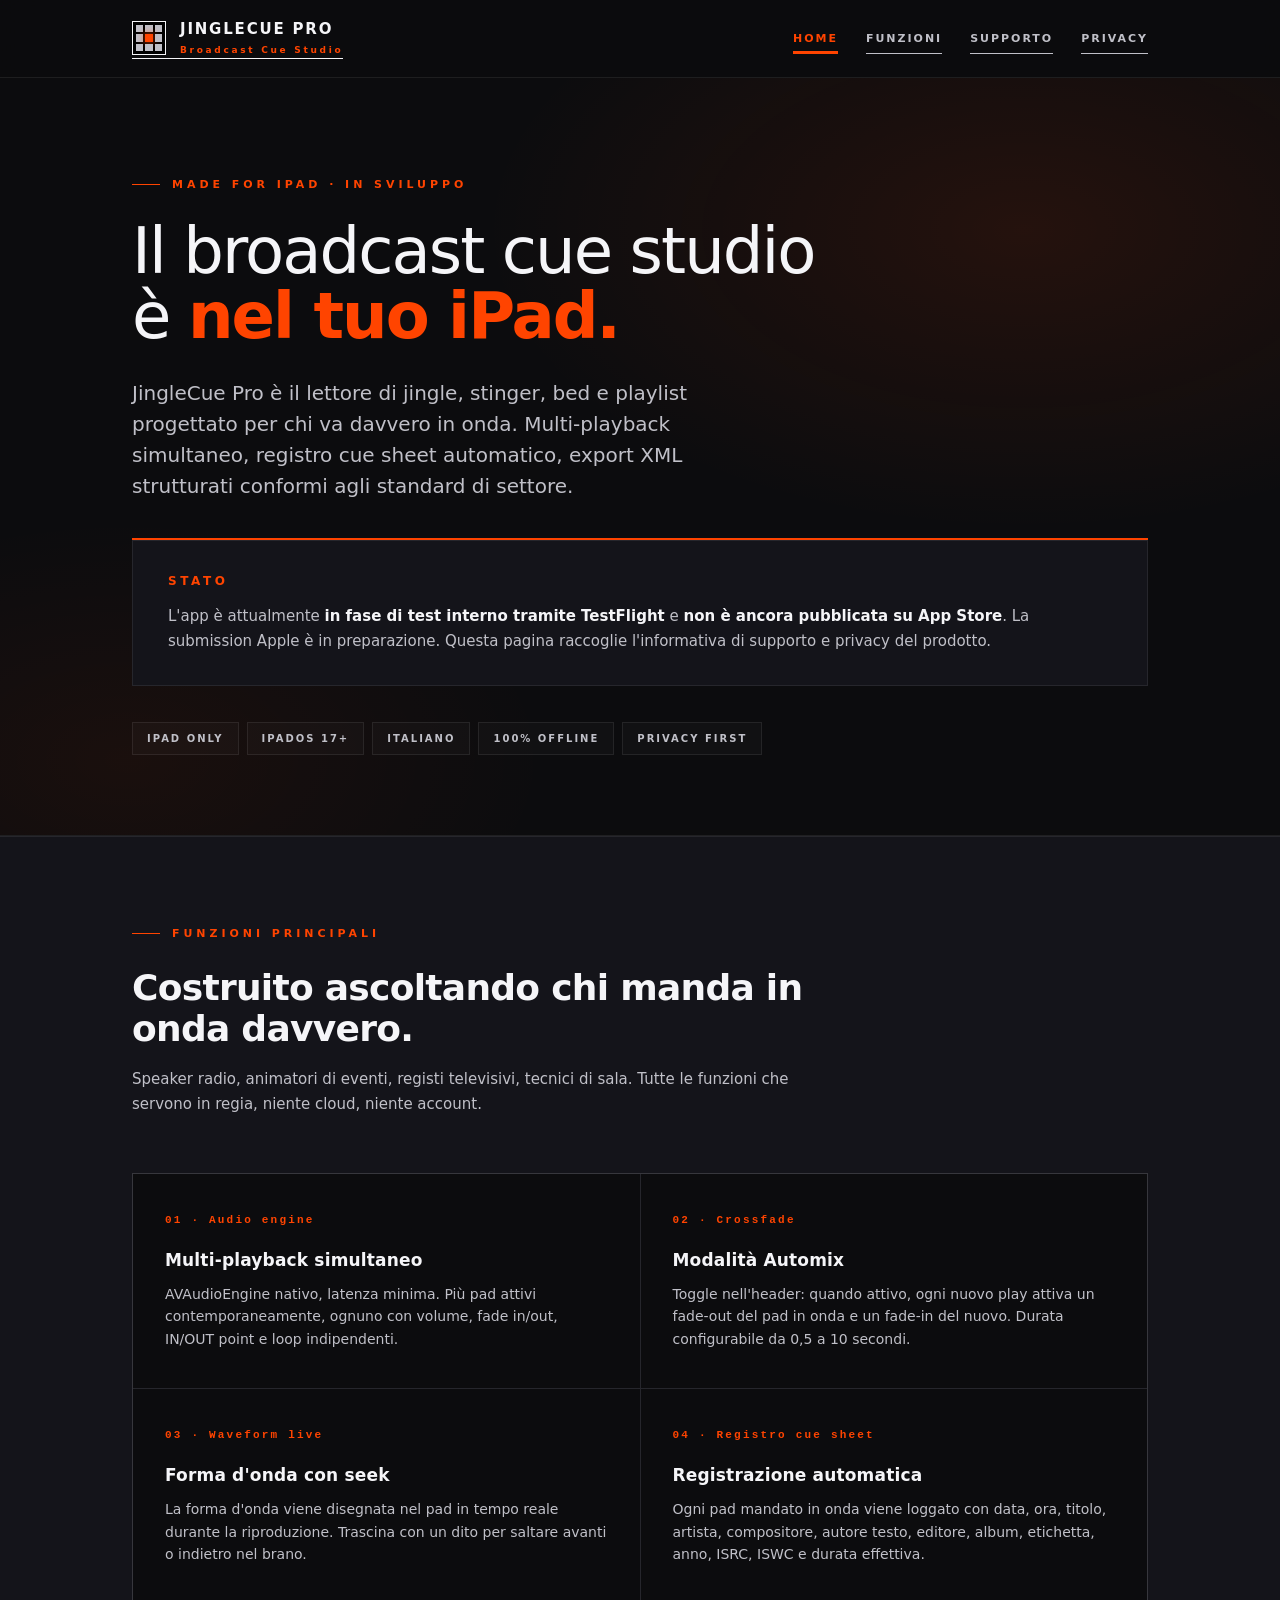
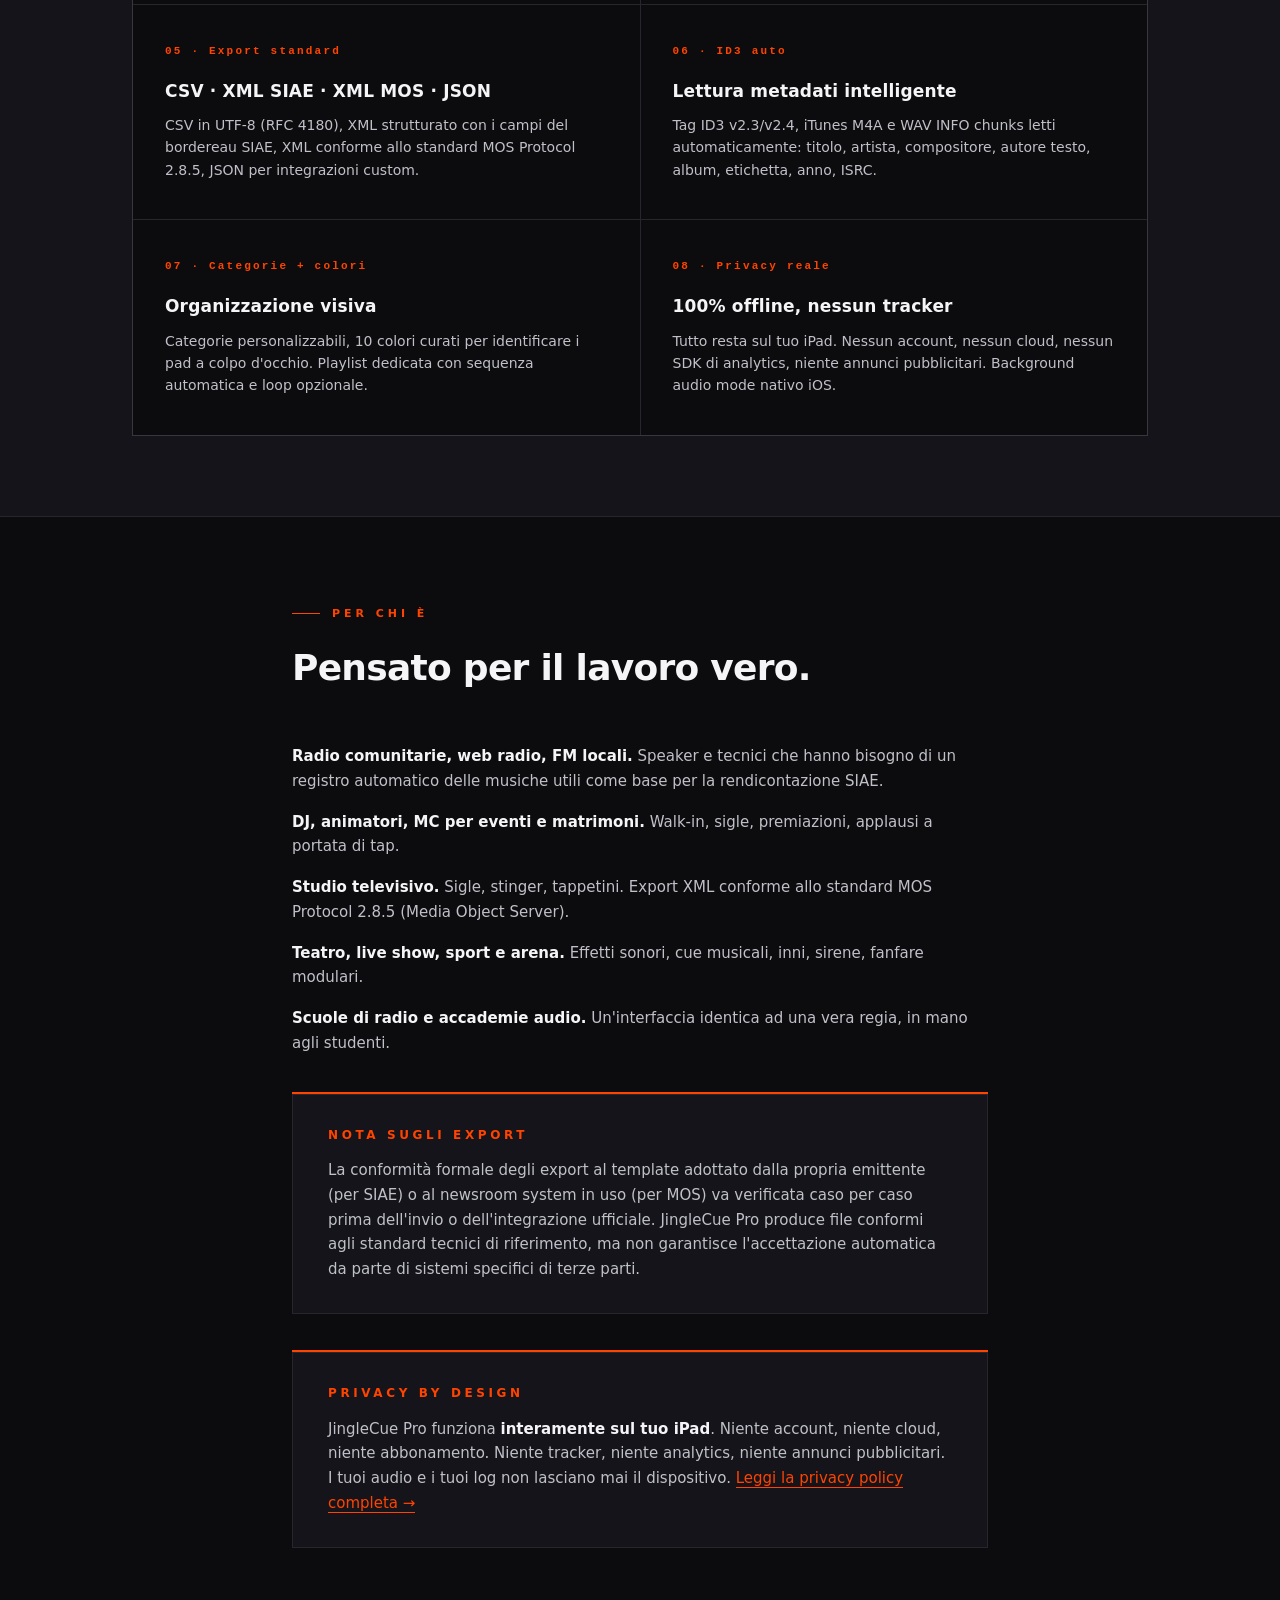
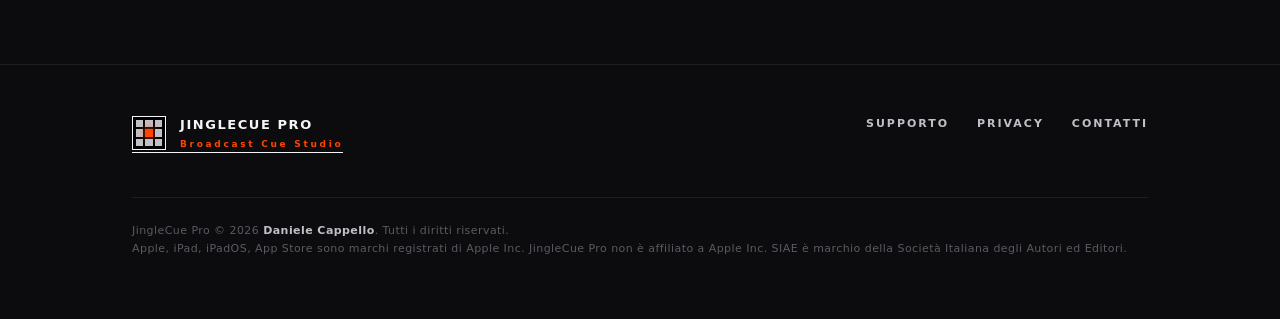
==== index.html @ 3deb98d0 "Linguaggio onesto e preciso negli export e nelle pagine - README: dichiarazione esplicita "TestFligh" ====
<!DOCTYPE html>
<html lang="it">
<head>
<meta charset="UTF-8">
<meta name="viewport" content="width=device-width, initial-scale=1">
<title>JingleCue Pro — Broadcast Cue Studio per iPad</title>
<meta name="description" content="JingleCue Pro è il cue studio broadcast professionale per iPad. Multi-playback, cue sheet SIAE automatico, export MOS Protocol per iNews e Mosart. Made for iPad.">
<meta name="theme-color" content="#0c0c0e">
<link rel="stylesheet" href="shared.css">
</head>
<body>

<nav class="top">
  <div class="inner">
    <a href="index.html" class="logo">
      <div class="logo-mark">
        <span></span><span></span><span></span>
        <span></span><span></span><span></span>
        <span></span><span></span><span></span>
      </div>
      <div class="logo-text">
        <span class="name">JingleCue Pro</span>
        <span class="sub">Broadcast Cue Studio</span>
      </div>
    </a>
    <div class="links">
      <a href="index.html" class="active">Home</a>
      <a href="#funzioni">Funzioni</a>
      <a href="support.html">Supporto</a>
      <a href="privacy.html">Privacy</a>
    </div>
  </div>
</nav>

<section class="hero">
  <div class="container">
    <div class="eyebrow">Made for iPad · In sviluppo</div>
    <h1>
      Il broadcast cue studio<br>
      è <em>nel tuo iPad.</em>
    </h1>
    <p class="lead">
      JingleCue Pro è il lettore di jingle, stinger, bed e playlist progettato
      per chi va davvero in onda. Multi-playback simultaneo, registro cue sheet
      automatico, export XML strutturati conformi agli standard di settore.
    </p>

    <div class="box" style="margin-top: 36px;">
      <h3>Stato</h3>
      <p>
        L'app è attualmente <strong>in fase di test interno tramite TestFlight</strong> e
        <strong>non è ancora pubblicata su App Store</strong>. La submission Apple
        è in preparazione. Questa pagina raccoglie l'informativa di supporto e privacy
        del prodotto.
      </p>
    </div>

    <div class="tags">
      <span class="tag">iPad only</span>
      <span class="tag">iPadOS 17+</span>
      <span class="tag">Italiano</span>
      <span class="tag">100% offline</span>
      <span class="tag">Privacy first</span>
    </div>
  </div>
</section>

<section id="funzioni" class="alt">
  <div class="container">
    <div class="section-head">
      <div class="eyebrow">Funzioni principali</div>
      <h2>Costruito ascoltando chi manda in onda davvero.</h2>
      <p>
        Speaker radio, animatori di eventi, registi televisivi, tecnici di sala.
        Tutte le funzioni che servono in regia, niente cloud, niente account.
      </p>
    </div>

    <div class="features">
      <div class="feat">
        <span class="num">01 · Audio engine</span>
        <h3>Multi-playback simultaneo</h3>
        <p>AVAudioEngine nativo, latenza minima. Più pad attivi contemporaneamente, ognuno con volume, fade in/out, IN/OUT point e loop indipendenti.</p>
      </div>
      <div class="feat">
        <span class="num">02 · Crossfade</span>
        <h3>Modalità Automix</h3>
        <p>Toggle nell'header: quando attivo, ogni nuovo play attiva un fade-out del pad in onda e un fade-in del nuovo. Durata configurabile da 0,5 a 10 secondi.</p>
      </div>
      <div class="feat">
        <span class="num">03 · Waveform live</span>
        <h3>Forma d'onda con seek</h3>
        <p>La forma d'onda viene disegnata nel pad in tempo reale durante la riproduzione. Trascina con un dito per saltare avanti o indietro nel brano.</p>
      </div>
      <div class="feat">
        <span class="num">04 · Registro cue sheet</span>
        <h3>Registrazione automatica</h3>
        <p>Ogni pad mandato in onda viene loggato con data, ora, titolo, artista, compositore, autore testo, editore, album, etichetta, anno, ISRC, ISWC e durata effettiva.</p>
      </div>
      <div class="feat">
        <span class="num">05 · Export standard</span>
        <h3>CSV · XML SIAE · XML MOS · JSON</h3>
        <p>CSV in UTF-8 (RFC 4180), XML strutturato con i campi del bordereau SIAE, XML conforme allo standard MOS Protocol 2.8.5, JSON per integrazioni custom.</p>
      </div>
      <div class="feat">
        <span class="num">06 · ID3 auto</span>
        <h3>Lettura metadati intelligente</h3>
        <p>Tag ID3 v2.3/v2.4, iTunes M4A e WAV INFO chunks letti automaticamente: titolo, artista, compositore, autore testo, album, etichetta, anno, ISRC.</p>
      </div>
      <div class="feat">
        <span class="num">07 · Categorie + colori</span>
        <h3>Organizzazione visiva</h3>
        <p>Categorie personalizzabili, 10 colori curati per identificare i pad a colpo d'occhio. Playlist dedicata con sequenza automatica e loop opzionale.</p>
      </div>
      <div class="feat">
        <span class="num">08 · Privacy reale</span>
        <h3>100% offline, nessun tracker</h3>
        <p>Tutto resta sul tuo iPad. Nessun account, nessun cloud, nessun SDK di analytics, niente annunci pubblicitari. Background audio mode nativo iOS.</p>
      </div>
    </div>
  </div>
</section>

<section>
  <div class="container narrow">
    <div class="section-head">
      <div class="eyebrow">Per chi è</div>
      <h2>Pensato per il lavoro vero.</h2>
    </div>

    <p>
      <strong>Radio comunitarie, web radio, FM locali.</strong> Speaker e tecnici che hanno bisogno di un registro automatico delle musiche utili come base per la rendicontazione SIAE.
    </p>
    <p>
      <strong>DJ, animatori, MC per eventi e matrimoni.</strong> Walk-in, sigle, premiazioni, applausi a portata di tap.
    </p>
    <p>
      <strong>Studio televisivo.</strong> Sigle, stinger, tappetini. Export XML conforme allo standard MOS Protocol 2.8.5 (Media Object Server).
    </p>
    <p>
      <strong>Teatro, live show, sport e arena.</strong> Effetti sonori, cue musicali, inni, sirene, fanfare modulari.
    </p>
    <p>
      <strong>Scuole di radio e accademie audio.</strong> Un'interfaccia identica ad una vera regia, in mano agli studenti.
    </p>

    <div class="box">
      <h3>Nota sugli export</h3>
      <p>
        La conformità formale degli export al template adottato dalla propria emittente
        (per SIAE) o al newsroom system in uso (per MOS) va verificata caso per caso prima
        dell'invio o dell'integrazione ufficiale. JingleCue Pro produce file conformi agli
        standard tecnici di riferimento, ma non garantisce l'accettazione automatica da parte
        di sistemi specifici di terze parti.
      </p>
    </div>

    <div class="box">
      <h3>Privacy by design</h3>
      <p>JingleCue Pro funziona <strong>interamente sul tuo iPad</strong>. Niente account, niente cloud, niente abbonamento. Niente tracker, niente analytics, niente annunci pubblicitari. I tuoi audio e i tuoi log non lasciano mai il dispositivo. <a href="privacy.html">Leggi la privacy policy completa →</a></p>
    </div>
  </div>
</section>

<footer class="bottom">
  <div class="container">
    <div class="row">
      <div class="left">
        <a href="index.html" class="logo" style="margin-bottom: 14px;">
          <div class="logo-mark">
            <span></span><span></span><span></span>
            <span></span><span></span><span></span>
            <span></span><span></span><span></span>
          </div>
          <div class="logo-text">
            <span class="name">JingleCue Pro</span>
            <span class="sub">Broadcast Cue Studio</span>
          </div>
        </a>
      </div>
      <div class="right">
        <a href="support.html">Supporto</a>
        <a href="privacy.html">Privacy</a>
        <a href="mailto:info@danielecappello.com">Contatti</a>
      </div>
    </div>
    <div class="legal">
      JingleCue Pro © 2026 <strong style="color: var(--text-2)">Daniele Cappello</strong>. Tutti i diritti riservati.<br>
      Apple, iPad, iPadOS, App Store sono marchi registrati di Apple Inc. JingleCue Pro non è affiliato a Apple Inc. SIAE è marchio della Società Italiana degli Autori ed Editori.
    </div>
  </div>
</footer>

</body>
</html>
---- shared.css ----
/* JingleCue Pro · Architectural Mono v2
   Stile editoriale broadcast, coerente con l'app iPad nativa. */

*, *::before, *::after { box-sizing: border-box; margin: 0; padding: 0; }

:root {
  --bg-0: #0c0c0e;
  --bg-1: #14141a;
  --bg-2: #1d1d24;
  --bg-3: #25252f;

  --line: rgba(255, 255, 255, 0.08);
  --line-strong: rgba(255, 255, 255, 0.18);
  --line-faint: rgba(255, 255, 255, 0.04);

  --text-1: #f5f5f8;
  --text-2: #c0c0c8;
  --text-3: #8a8a96;
  --text-4: #5a5a64;

  --accent: #ff4400;
  --accent-soft: #ff6622;
  --accent-glow: rgba(255, 68, 0, 0.22);
  --ok: #3ee07c;
  --live: #ff1d4a;

  --font-sans: -apple-system, BlinkMacSystemFont, 'SF Pro Display', 'Inter', system-ui, sans-serif;
  --font-mono: 'SF Mono', 'JetBrains Mono', 'IBM Plex Mono', Menlo, Monaco, monospace;

  --container: 1080px;
  --container-narrow: 760px;
}

html { scroll-behavior: smooth; }
body {
  font-family: var(--font-sans);
  background: var(--bg-0);
  color: var(--text-1);
  -webkit-font-smoothing: antialiased;
  -moz-osx-font-smoothing: grayscale;
  line-height: 1.55;
  font-size: 16px;
  font-feature-settings: 'ss01', 'cv11';
  overflow-x: hidden;
}

.container { max-width: var(--container); margin: 0 auto; padding: 0 32px; }
.container.narrow { max-width: var(--container-narrow); }

/* === NAV TOP === */
nav.top {
  position: sticky; top: 0; z-index: 50;
  background: rgba(12, 12, 14, 0.85);
  backdrop-filter: saturate(180%) blur(20px);
  -webkit-backdrop-filter: saturate(180%) blur(20px);
  border-bottom: 1px solid var(--line);
}
nav.top .inner {
  display: flex; align-items: center; justify-content: space-between;
  padding: 18px 32px;
  max-width: var(--container); margin: 0 auto;
}
.logo {
  display: flex; align-items: center; gap: 14px;
  text-decoration: none; color: inherit;
  transition: opacity 0.2s;
}
.logo:hover { opacity: 0.85; }
.logo-mark {
  width: 34px; height: 34px;
  display: grid;
  grid-template-columns: repeat(3, 1fr);
  grid-template-rows: repeat(3, 1fr);
  gap: 2px;
  padding: 3px;
  background: #000;
  border: 1px solid var(--text-1);
}
.logo-mark span { background: var(--text-2); }
.logo-mark span:nth-child(5) { background: var(--accent); box-shadow: 0 0 8px var(--accent); }
.logo-text {
  display: flex; flex-direction: column;
  letter-spacing: 0.14em;
}
.logo-text .name {
  font-size: 15px; font-weight: 800;
  text-transform: uppercase;
  letter-spacing: 0.12em;
}
.logo-text .sub {
  font-size: 9px;
  letter-spacing: 0.3em;
  color: var(--accent);
  font-weight: 700;
  margin-top: 3px;
}
nav.top .links { display: flex; gap: 28px; align-items: center; }
nav.top .links a {
  font-size: 11px;
  color: var(--text-2);
  text-decoration: none;
  font-weight: 600;
  letter-spacing: 0.18em;
  text-transform: uppercase;
  transition: color 0.18s;
  position: relative;
  padding: 6px 0;
}
nav.top .links a:hover { color: var(--text-1); }
nav.top .links a.active { color: var(--accent); }
nav.top .links a.active::after {
  content: '';
  position: absolute;
  left: 0; right: 0; bottom: 0;
  height: 2px;
  background: var(--accent);
}

/* === HERO === */
.hero {
  position: relative;
  padding: 90px 0 80px;
  overflow: hidden;
  border-bottom: 1px solid var(--line);
}
.hero::before {
  content: ''; position: absolute; inset: 0;
  background:
    radial-gradient(900px 500px at 80% 20%, rgba(255, 68, 0, 0.10), transparent 60%),
    radial-gradient(700px 400px at 10% 90%, rgba(255, 68, 0, 0.06), transparent 60%);
  pointer-events: none;
}
.hero .container { position: relative; z-index: 1; }

.eyebrow {
  display: inline-flex; align-items: center; gap: 12px;
  font-size: 11px;
  letter-spacing: 0.36em;
  text-transform: uppercase;
  color: var(--accent);
  font-weight: 700;
  margin-bottom: 26px;
}
.eyebrow::before {
  content: '';
  display: inline-block;
  width: 28px; height: 1px;
  background: var(--accent);
}
.eyebrow.center { justify-content: center; }
.eyebrow.center::before { display: none; }

.section-number {
  font-family: var(--font-mono);
  font-size: 11px;
  color: var(--accent);
  letter-spacing: 0.2em;
  font-weight: 700;
  display: block;
  margin-bottom: 14px;
}

h1 {
  font-size: 64px;
  font-weight: 200;
  line-height: 1.02;
  letter-spacing: -0.03em;
  margin-bottom: 28px;
  color: var(--text-1);
}
h1 em {
  font-style: normal;
  font-weight: 800;
  color: var(--accent);
}
h1 strong { font-weight: 800; }

h2 {
  font-size: 36px;
  font-weight: 700;
  letter-spacing: -0.02em;
  line-height: 1.12;
  margin: 0 0 18px;
  color: var(--text-1);
}

h3 {
  font-size: 18px;
  font-weight: 700;
  letter-spacing: 0.01em;
  margin: 0 0 12px;
  color: var(--text-1);
}

.lead {
  font-size: 20px;
  color: var(--text-2);
  line-height: 1.55;
  max-width: 640px;
  font-weight: 300;
}

p, ul, ol {
  color: var(--text-2);
  margin-bottom: 16px;
  font-size: 15px;
  line-height: 1.65;
}
p strong, ul strong, ol strong { color: var(--text-1); font-weight: 600; }

ul, ol { padding-left: 22px; }
li { margin-bottom: 8px; }

a { color: var(--accent); text-decoration: none; border-bottom: 1px solid currentColor; transition: color 0.18s; }
a:hover { color: var(--accent-soft); }

code, kbd, .mono {
  font-family: var(--font-mono);
  font-size: 13px;
  background: var(--bg-1);
  padding: 3px 8px;
  color: var(--text-1);
  border: 1px solid var(--line);
}

/* === SECTIONS === */
section {
  padding: 80px 0;
  position: relative;
}
section.alt {
  background: var(--bg-1);
  border-top: 1px solid var(--line);
  border-bottom: 1px solid var(--line);
}

.section-head {
  margin-bottom: 56px;
  max-width: 720px;
}
.section-head.center { text-align: center; margin-left: auto; margin-right: auto; }

/* === FEATURE GRID === */
.features {
  display: grid;
  grid-template-columns: repeat(2, 1fr);
  gap: 1px;
  background: var(--line);
  border: 1px solid var(--line);
}
.feat {
  background: var(--bg-0);
  padding: 38px 32px;
  transition: background 0.2s;
  position: relative;
}
.feat:hover { background: var(--bg-1); }
.feat .num {
  font-family: var(--font-mono);
  font-size: 11px;
  color: var(--accent);
  letter-spacing: 0.2em;
  font-weight: 700;
  margin-bottom: 18px;
  display: block;
}
.feat h3 { margin-bottom: 10px; font-size: 17px; font-weight: 700; }
.feat p {
  font-size: 14px;
  color: var(--text-2);
  line-height: 1.6;
  margin: 0;
}

/* === BOX / CALLOUT === */
.box {
  background: var(--bg-1);
  border-top: 2px solid var(--accent);
  padding: 32px 36px;
  margin: 36px 0;
  position: relative;
}
.box::before {
  content: '';
  position: absolute;
  top: 0; left: 0; right: 0; bottom: 0;
  border: 1px solid var(--line);
  pointer-events: none;
}
.box h3 {
  display: flex; align-items: center; gap: 12px;
  font-size: 12px;
  letter-spacing: 0.3em;
  text-transform: uppercase;
  color: var(--accent);
  margin-bottom: 14px;
}
.box p:last-child { margin-bottom: 0; }

/* === LEGAL / LONG-FORM SECTIONS === */
.legal-section {
  padding: 40px 0;
  border-bottom: 1px solid var(--line);
}
.legal-section:last-of-type { border-bottom: none; }
.legal-section .section-number { margin-bottom: 8px; }
.legal-section h2 { font-size: 22px; margin-bottom: 16px; }
.legal-section p { font-size: 15px; }

/* === FAQ === */
.faq details {
  border-top: 1px solid var(--line);
  padding: 24px 0;
  transition: background 0.2s;
}
.faq details:last-child { border-bottom: 1px solid var(--line); }
.faq summary {
  list-style: none; cursor: pointer;
  font-size: 16px;
  font-weight: 600;
  letter-spacing: -0.005em;
  display: flex;
  justify-content: space-between;
  align-items: flex-start;
  gap: 24px;
  color: var(--text-1);
  transition: color 0.18s;
}
.faq summary:hover { color: var(--accent); }
.faq summary::-webkit-details-marker { display: none; }
.faq summary::after {
  content: '+';
  color: var(--accent);
  font-size: 24px;
  font-weight: 300;
  line-height: 1;
  flex-shrink: 0;
  transition: transform 0.2s;
}
.faq details[open] summary::after { content: '–'; }
.faq details p, .faq details ul {
  margin-top: 16px;
  font-size: 14px;
  line-height: 1.7;
  color: var(--text-2);
}

/* === CTA === */
.cta-row {
  display: flex; gap: 14px; flex-wrap: wrap; align-items: center;
  margin-top: 36px;
}
.btn-primary, .btn-secondary {
  display: inline-flex; align-items: center; gap: 10px;
  padding: 14px 26px;
  font-size: 12px;
  font-weight: 800;
  letter-spacing: 0.18em;
  text-transform: uppercase;
  text-decoration: none;
  border: 1px solid;
  transition: all 0.2s;
}
.btn-primary {
  background: var(--accent);
  color: var(--bg-0);
  border-color: var(--accent);
  box-shadow: 0 8px 30px var(--accent-glow);
}
.btn-primary:hover {
  background: var(--accent-soft);
  border-color: var(--accent-soft);
}
.btn-secondary {
  background: transparent;
  color: var(--text-1);
  border-color: var(--line-strong);
}
.btn-secondary:hover {
  border-color: var(--text-1);
}

/* === TAGS === */
.tags {
  display: flex; gap: 8px; flex-wrap: wrap;
  margin-top: 28px;
}
.tag {
  font-size: 10px;
  letter-spacing: 0.2em;
  text-transform: uppercase;
  color: var(--text-2);
  font-weight: 700;
  padding: 8px 14px;
  background: rgba(255, 255, 255, 0.02);
  border: 1px solid var(--line);
}

/* === FOOTER === */
footer.bottom {
  padding: 50px 0 60px;
  border-top: 1px solid var(--line);
  background: var(--bg-0);
}
footer .row {
  display: flex; justify-content: space-between; align-items: flex-start;
  flex-wrap: wrap; gap: 24px;
  padding-bottom: 30px;
  border-bottom: 1px solid var(--line);
  margin-bottom: 24px;
}
footer .left .logo-text .name { font-size: 13px; }
footer .right {
  display: flex; gap: 28px;
  font-size: 11px;
  letter-spacing: 0.18em;
  text-transform: uppercase;
  font-weight: 600;
}
footer .right a {
  color: var(--text-2);
  border-bottom: none;
}
footer .right a:hover { color: var(--text-1); }
footer .legal {
  font-size: 11px;
  color: var(--text-4);
  letter-spacing: 0.04em;
  line-height: 1.7;
}

/* === META === */
.meta-line {
  display: flex; justify-content: space-between; align-items: center;
  font-family: var(--font-mono);
  font-size: 11px;
  color: var(--text-3);
  letter-spacing: 0.15em;
  text-transform: uppercase;
  padding: 14px 0;
  border-top: 1px solid var(--line);
  border-bottom: 1px solid var(--line);
  margin-bottom: 48px;
}

/* === RESPONSIVE === */
@media (max-width: 880px) {
  h1 { font-size: 44px; }
  h2 { font-size: 28px; }
  .features { grid-template-columns: 1fr; }
  nav.top .inner { padding: 14px 24px; }
  nav.top .links { gap: 18px; }
  nav.top .links a { font-size: 10px; letter-spacing: 0.12em; }
  section { padding: 60px 0; }
  .hero { padding: 60px 0 50px; }
  .container { padding: 0 22px; }
  .logo-text .sub { display: none; }
}

@media (max-width: 600px) {
  h1 { font-size: 34px; }
  h2 { font-size: 22px; }
  .lead { font-size: 17px; }
  .box { padding: 22px 22px; }
  footer .row { flex-direction: column; }
  footer .right { gap: 18px; flex-wrap: wrap; }
  .meta-line { flex-direction: column; align-items: flex-start; gap: 6px; }
}
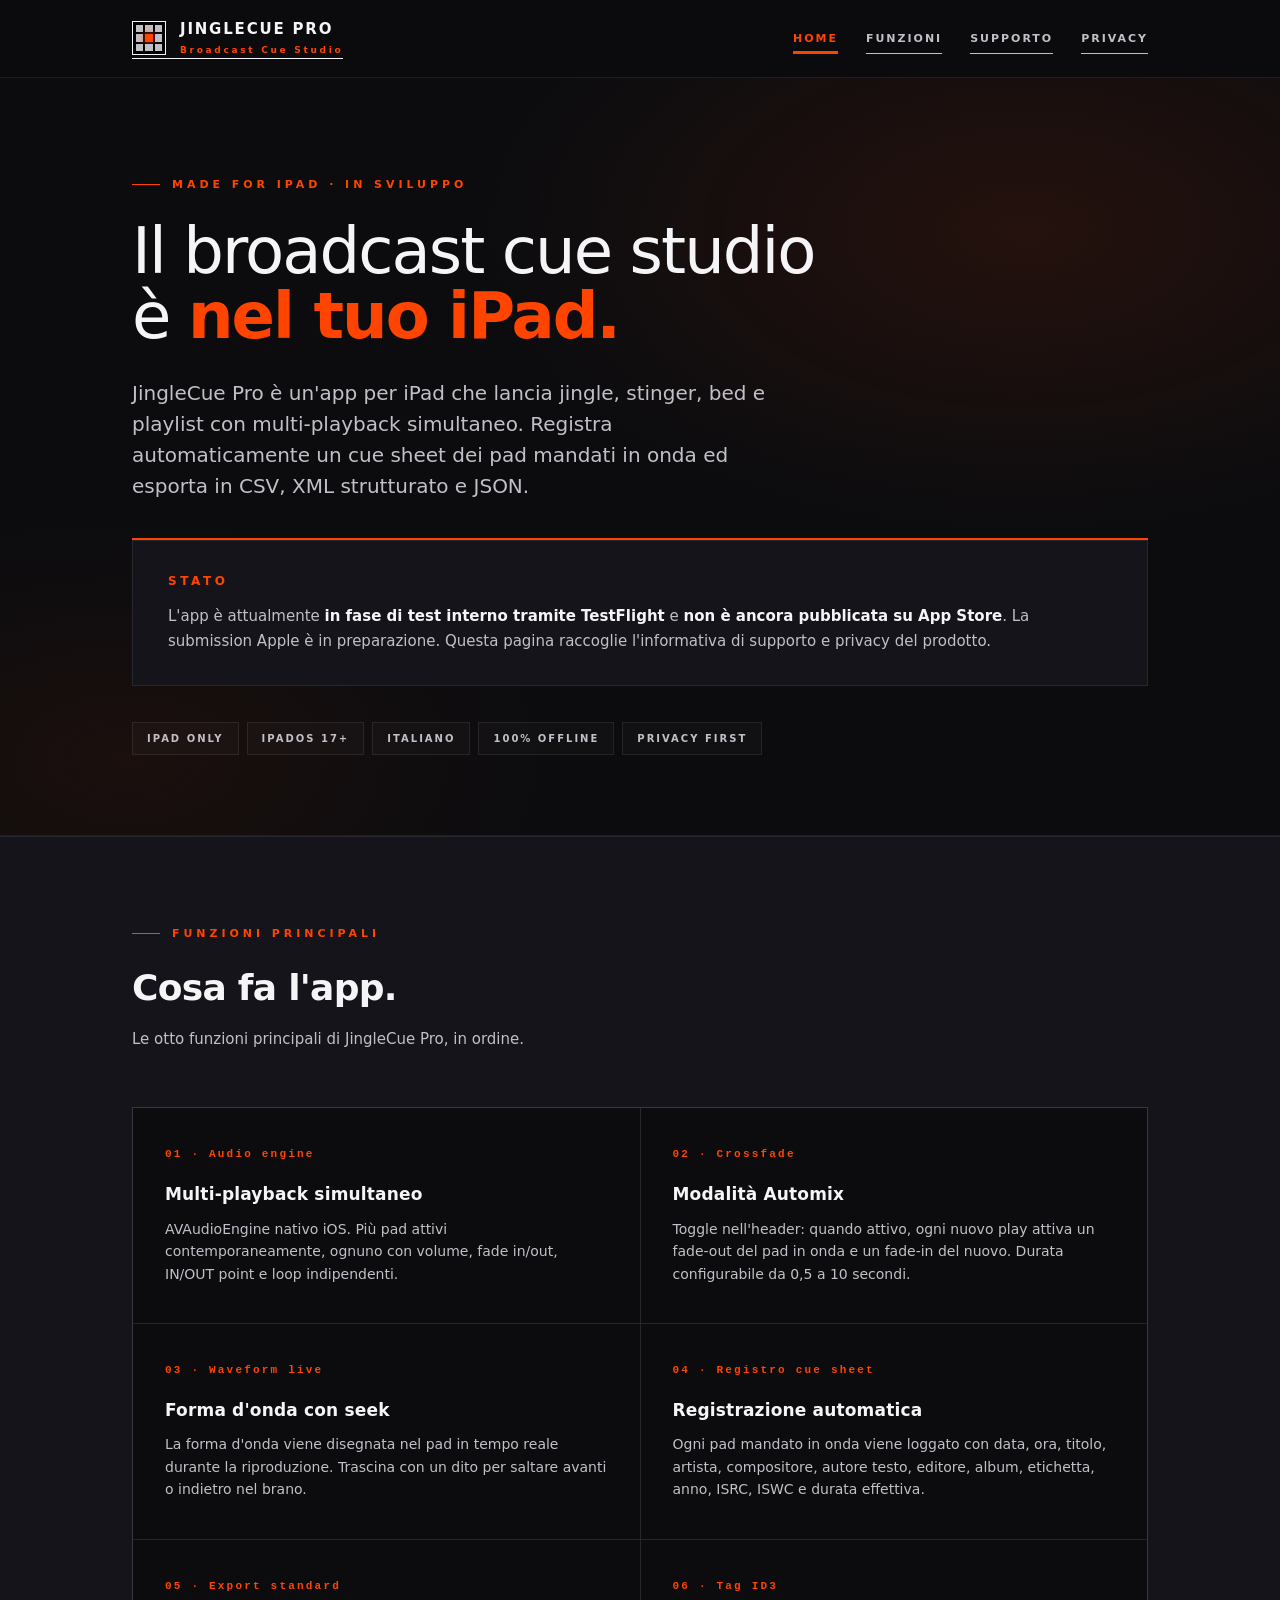
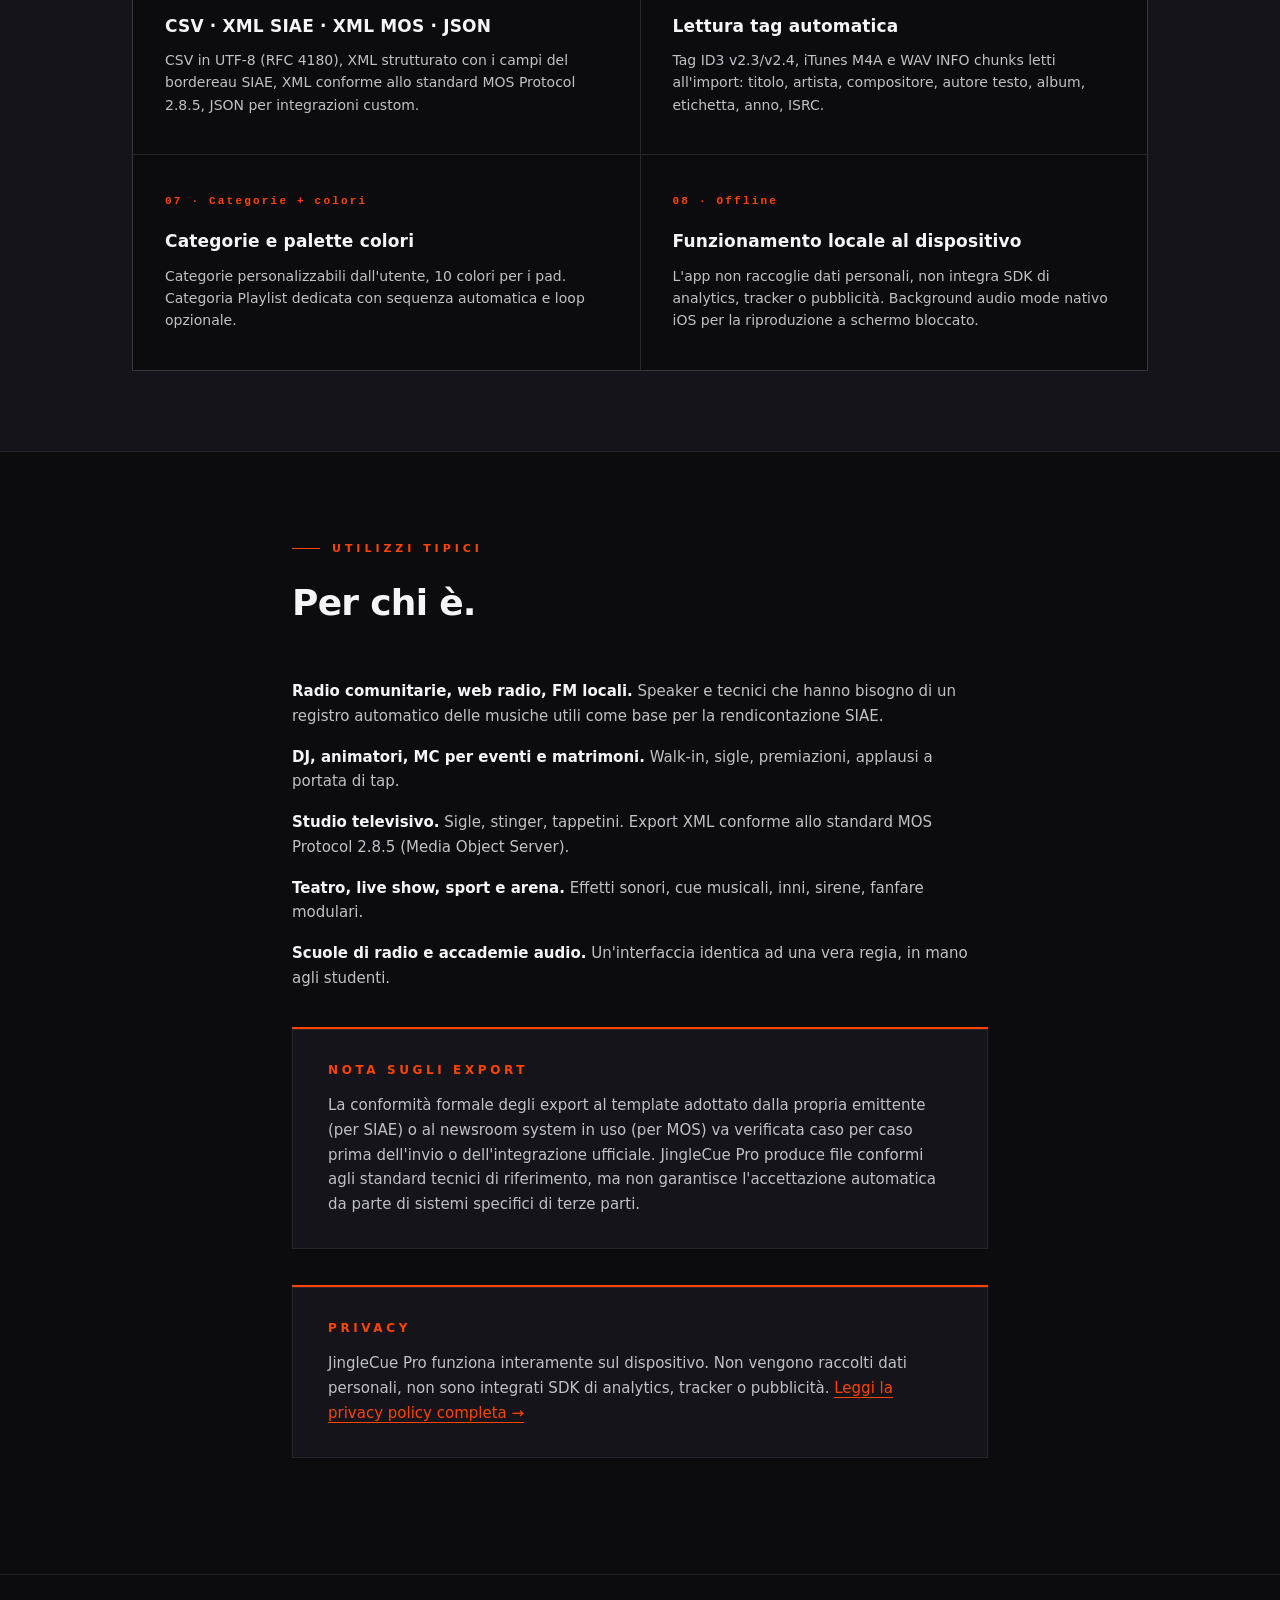
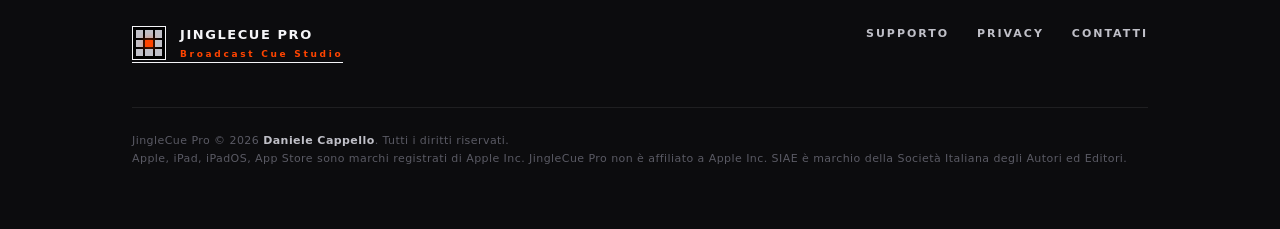
==== commit b18652c8: "Linguaggio più sobrio, rimossi slogan markettari - "Pensato per il lavoro vero" → "Per chi è" - "Cos" ====
--- a/index.html
+++ b/index.html
@@ -4,7 +4,7 @@
 <meta charset="UTF-8">
 <meta name="viewport" content="width=device-width, initial-scale=1">
 <title>JingleCue Pro — Broadcast Cue Studio per iPad</title>
-<meta name="description" content="JingleCue Pro è il cue studio broadcast professionale per iPad. Multi-playback, cue sheet SIAE automatico, export MOS Protocol per iNews e Mosart. Made for iPad.">
+<meta name="description" content="JingleCue Pro è un cue studio broadcast per iPad: multi-playback, registro cue sheet automatico, export XML strutturati conformi agli standard di settore. In sviluppo, attualmente in fase di test interno.">
 <meta name="theme-color" content="#0c0c0e">
 <link rel="stylesheet" href="shared.css">
 </head>
@@ -40,9 +40,9 @@
       è <em>nel tuo iPad.</em>
     </h1>
     <p class="lead">
-      JingleCue Pro è il lettore di jingle, stinger, bed e playlist progettato
-      per chi va davvero in onda. Multi-playback simultaneo, registro cue sheet
-      automatico, export XML strutturati conformi agli standard di settore.
+      JingleCue Pro è un'app per iPad che lancia jingle, stinger, bed e playlist
+      con multi-playback simultaneo. Registra automaticamente un cue sheet dei
+      pad mandati in onda ed esporta in CSV, XML strutturato e JSON.
     </p>
 
     <div class="box" style="margin-top: 36px;">
@@ -69,10 +69,9 @@
   <div class="container">
     <div class="section-head">
       <div class="eyebrow">Funzioni principali</div>
-      <h2>Costruito ascoltando chi manda in onda davvero.</h2>
+      <h2>Cosa fa l'app.</h2>
       <p>
-        Speaker radio, animatori di eventi, registi televisivi, tecnici di sala.
-        Tutte le funzioni che servono in regia, niente cloud, niente account.
+        Le otto funzioni principali di JingleCue Pro, in ordine.
       </p>
     </div>
 
@@ -80,7 +79,7 @@
       <div class="feat">
         <span class="num">01 · Audio engine</span>
         <h3>Multi-playback simultaneo</h3>
-        <p>AVAudioEngine nativo, latenza minima. Più pad attivi contemporaneamente, ognuno con volume, fade in/out, IN/OUT point e loop indipendenti.</p>
+        <p>AVAudioEngine nativo iOS. Più pad attivi contemporaneamente, ognuno con volume, fade in/out, IN/OUT point e loop indipendenti.</p>
       </div>
       <div class="feat">
         <span class="num">02 · Crossfade</span>
@@ -103,19 +102,19 @@
         <p>CSV in UTF-8 (RFC 4180), XML strutturato con i campi del bordereau SIAE, XML conforme allo standard MOS Protocol 2.8.5, JSON per integrazioni custom.</p>
       </div>
       <div class="feat">
-        <span class="num">06 · ID3 auto</span>
-        <h3>Lettura metadati intelligente</h3>
-        <p>Tag ID3 v2.3/v2.4, iTunes M4A e WAV INFO chunks letti automaticamente: titolo, artista, compositore, autore testo, album, etichetta, anno, ISRC.</p>
+        <span class="num">06 · Tag ID3</span>
+        <h3>Lettura tag automatica</h3>
+        <p>Tag ID3 v2.3/v2.4, iTunes M4A e WAV INFO chunks letti all'import: titolo, artista, compositore, autore testo, album, etichetta, anno, ISRC.</p>
       </div>
       <div class="feat">
         <span class="num">07 · Categorie + colori</span>
-        <h3>Organizzazione visiva</h3>
-        <p>Categorie personalizzabili, 10 colori curati per identificare i pad a colpo d'occhio. Playlist dedicata con sequenza automatica e loop opzionale.</p>
+        <h3>Categorie e palette colori</h3>
+        <p>Categorie personalizzabili dall'utente, 10 colori per i pad. Categoria Playlist dedicata con sequenza automatica e loop opzionale.</p>
       </div>
       <div class="feat">
-        <span class="num">08 · Privacy reale</span>
-        <h3>100% offline, nessun tracker</h3>
-        <p>Tutto resta sul tuo iPad. Nessun account, nessun cloud, nessun SDK di analytics, niente annunci pubblicitari. Background audio mode nativo iOS.</p>
+        <span class="num">08 · Offline</span>
+        <h3>Funzionamento locale al dispositivo</h3>
+        <p>L'app non raccoglie dati personali, non integra SDK di analytics, tracker o pubblicità. Background audio mode nativo iOS per la riproduzione a schermo bloccato.</p>
       </div>
     </div>
   </div>
@@ -124,8 +123,8 @@
 <section>
   <div class="container narrow">
     <div class="section-head">
-      <div class="eyebrow">Per chi è</div>
-      <h2>Pensato per il lavoro vero.</h2>
+      <div class="eyebrow">Utilizzi tipici</div>
+      <h2>Per chi è.</h2>
     </div>
 
     <p>
@@ -156,8 +155,8 @@
     </div>
 
     <div class="box">
-      <h3>Privacy by design</h3>
-      <p>JingleCue Pro funziona <strong>interamente sul tuo iPad</strong>. Niente account, niente cloud, niente abbonamento. Niente tracker, niente analytics, niente annunci pubblicitari. I tuoi audio e i tuoi log non lasciano mai il dispositivo. <a href="privacy.html">Leggi la privacy policy completa →</a></p>
+      <h3>Privacy</h3>
+      <p>JingleCue Pro funziona interamente sul dispositivo. Non vengono raccolti dati personali, non sono integrati SDK di analytics, tracker o pubblicità. <a href="privacy.html">Leggi la privacy policy completa →</a></p>
     </div>
   </div>
 </section>
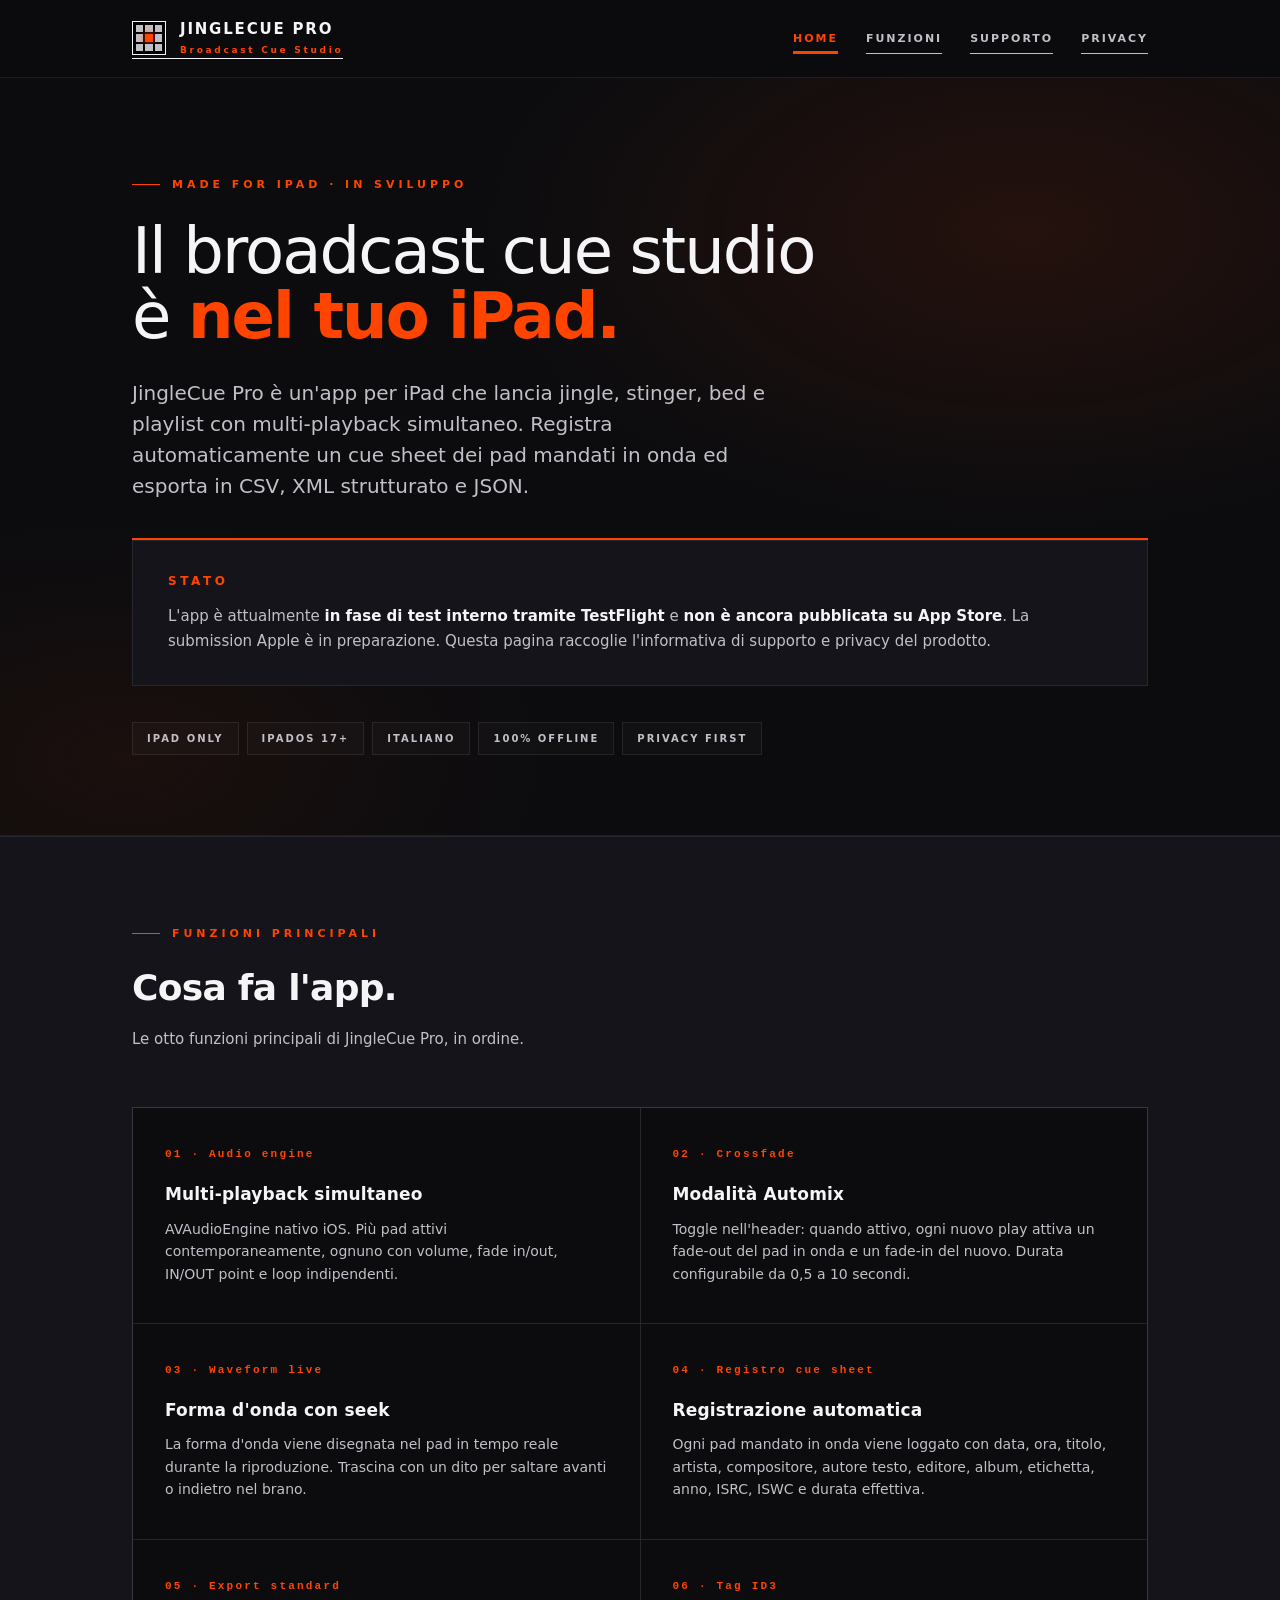
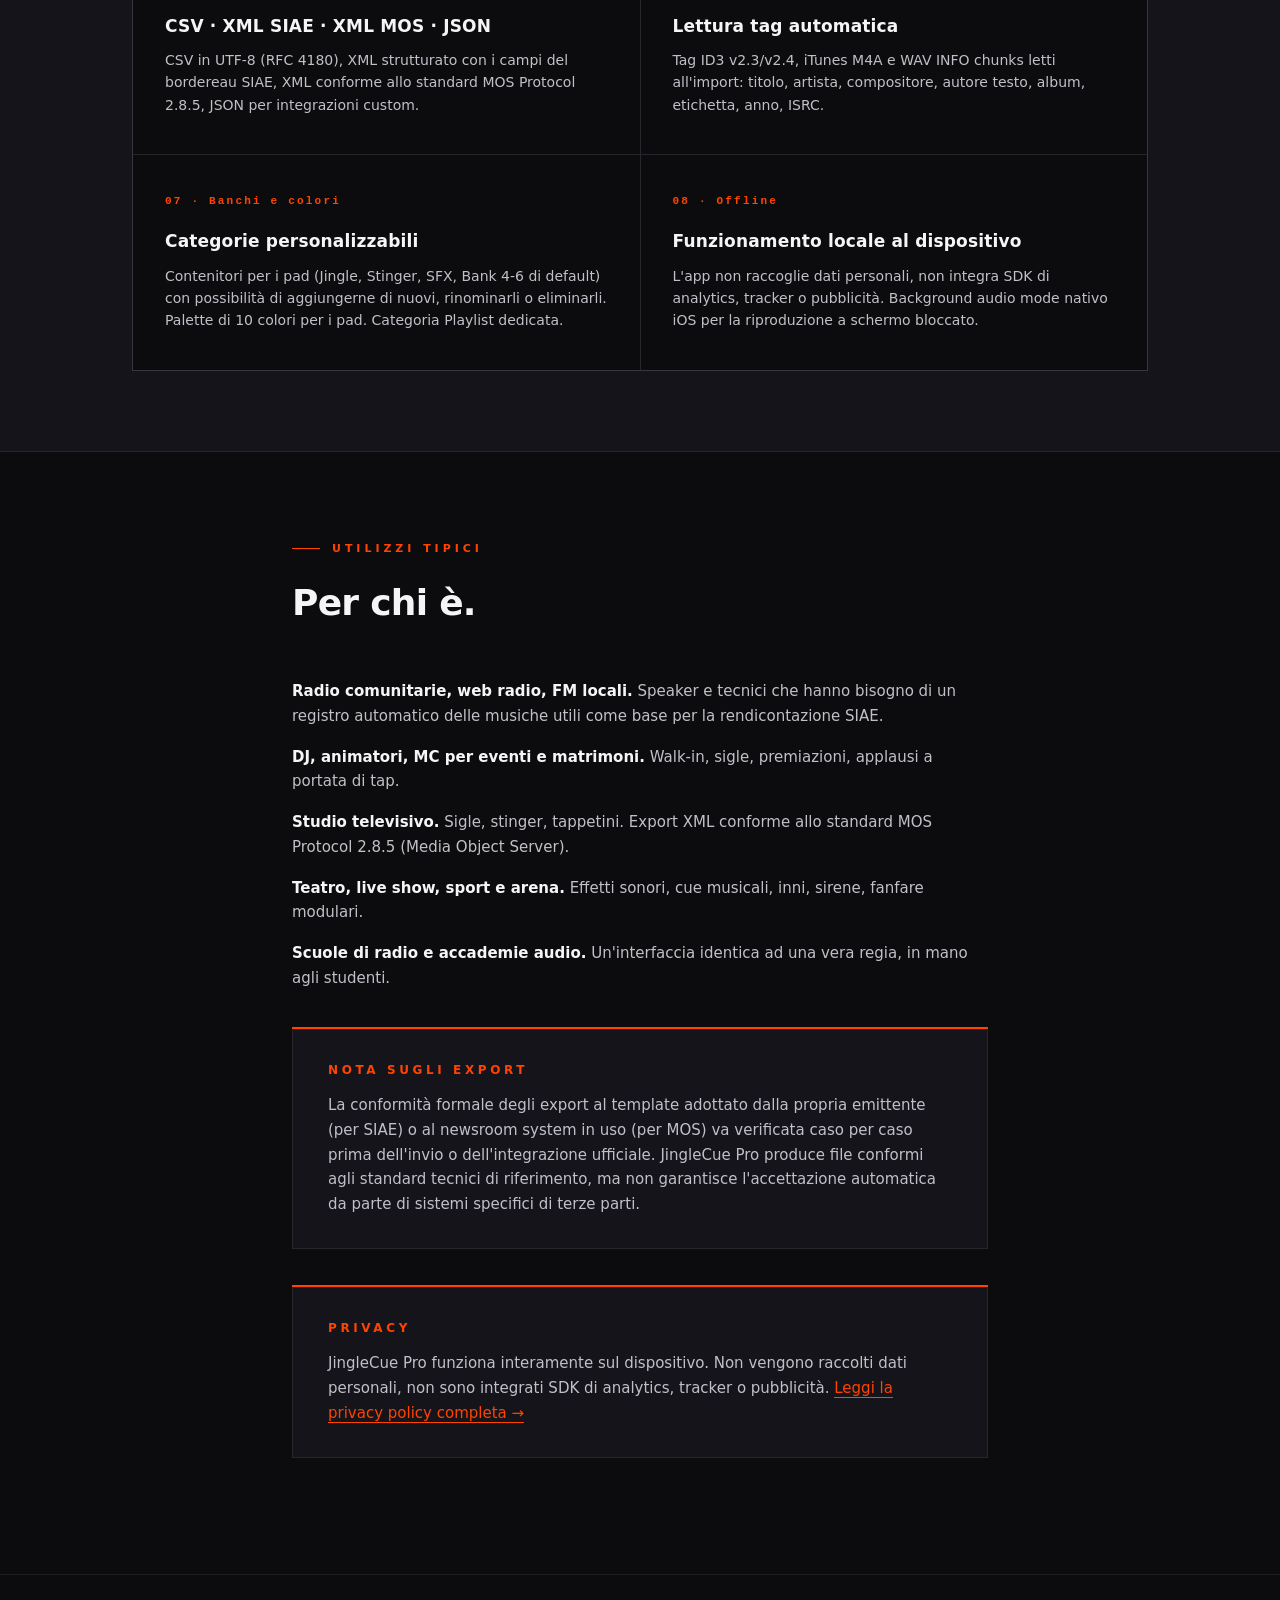
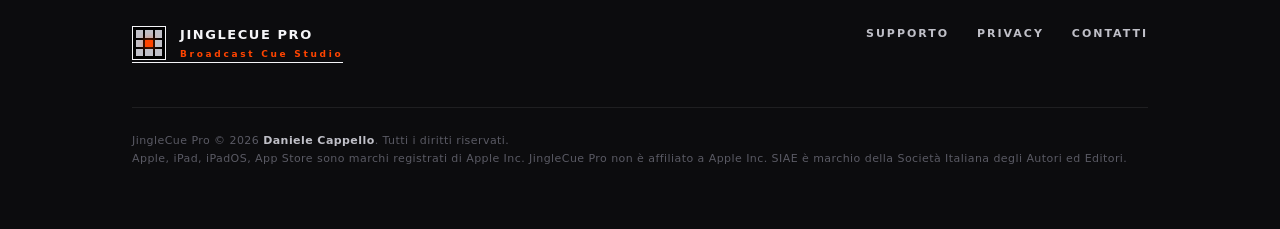
==== commit a12248e7: "Aggiorna pagine con nuova feature banchi memoria - README: feature "Banchi memoria e colori" con inf" ====
--- a/index.html
+++ b/index.html
@@ -107,9 +107,9 @@
         <p>Tag ID3 v2.3/v2.4, iTunes M4A e WAV INFO chunks letti all'import: titolo, artista, compositore, autore testo, album, etichetta, anno, ISRC.</p>
       </div>
       <div class="feat">
-        <span class="num">07 · Categorie + colori</span>
-        <h3>Categorie e palette colori</h3>
-        <p>Categorie personalizzabili dall'utente, 10 colori per i pad. Categoria Playlist dedicata con sequenza automatica e loop opzionale.</p>
+        <span class="num">07 · Banchi e colori</span>
+        <h3>Categorie personalizzabili</h3>
+        <p>Contenitori per i pad (Jingle, Stinger, SFX, Bank 4-6 di default) con possibilità di aggiungerne di nuovi, rinominarli o eliminarli. Palette di 10 colori per i pad. Categoria Playlist dedicata.</p>
       </div>
       <div class="feat">
         <span class="num">08 · Offline</span>
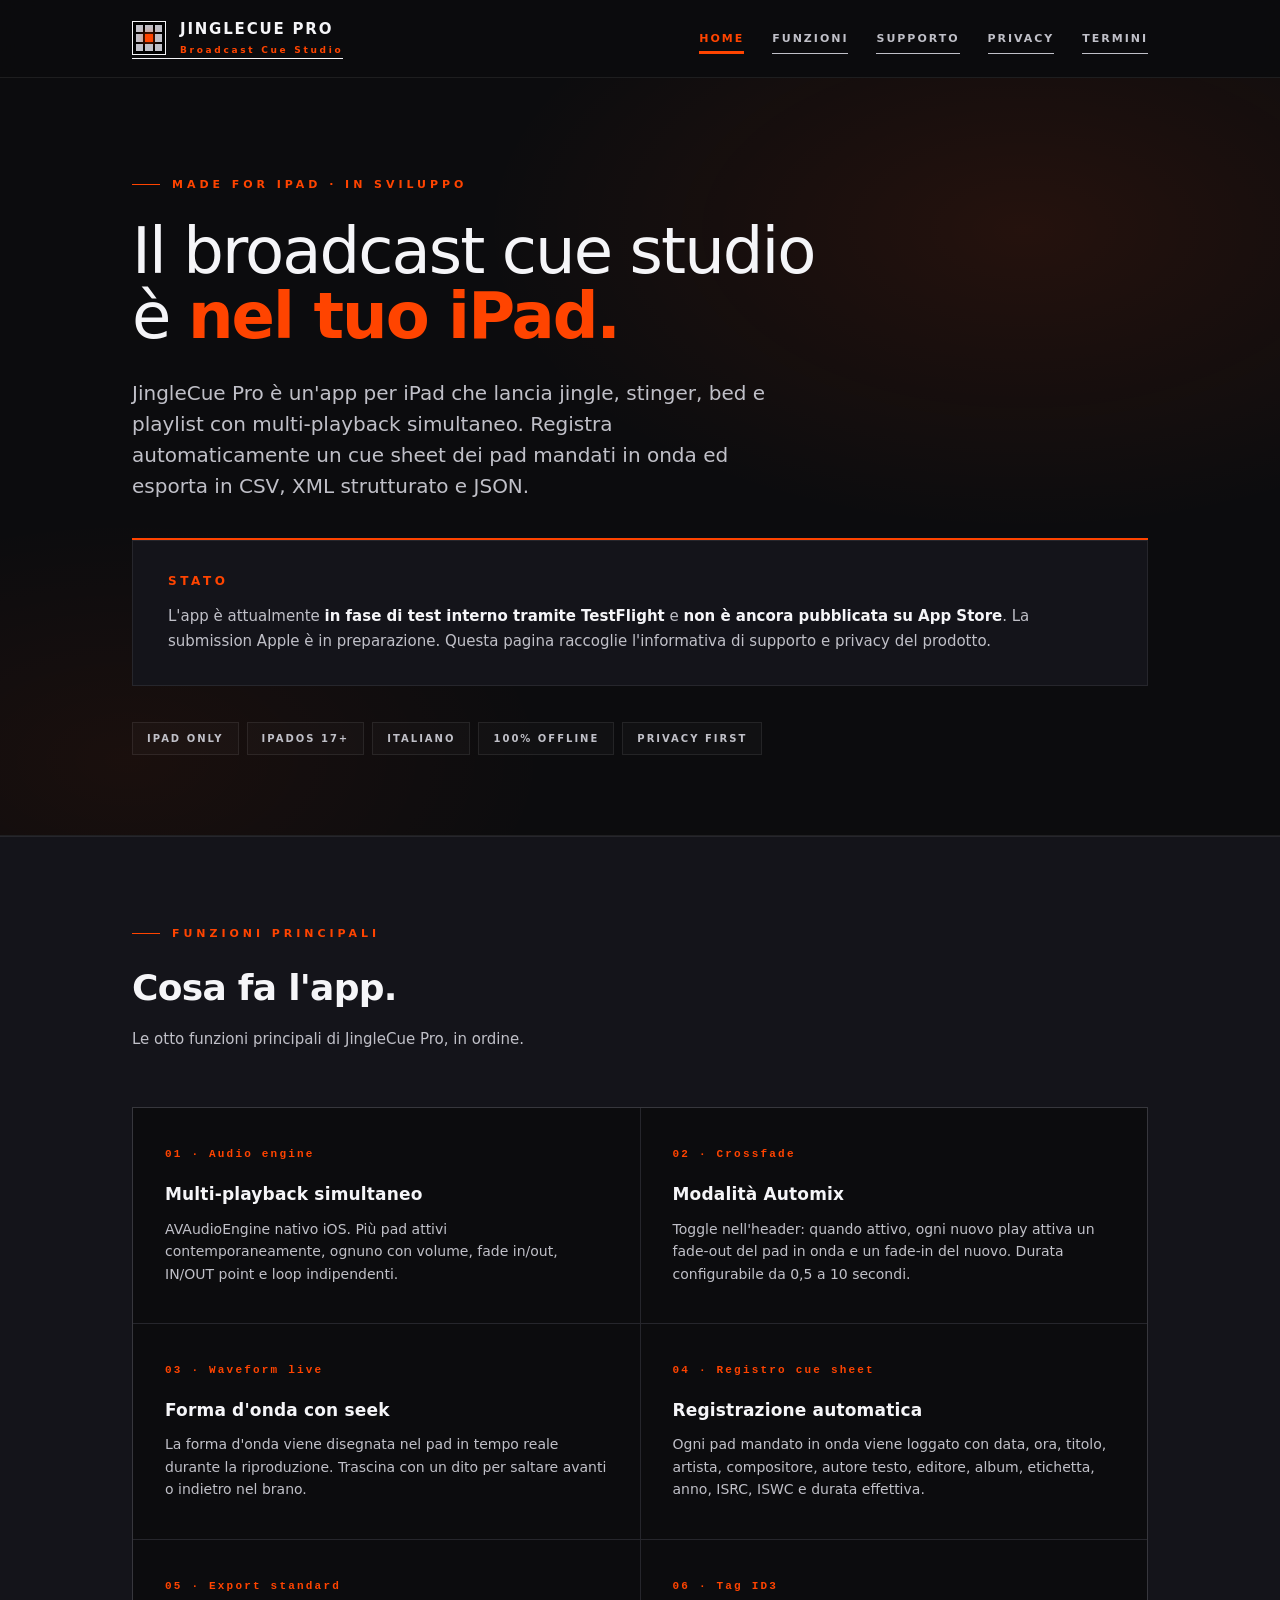
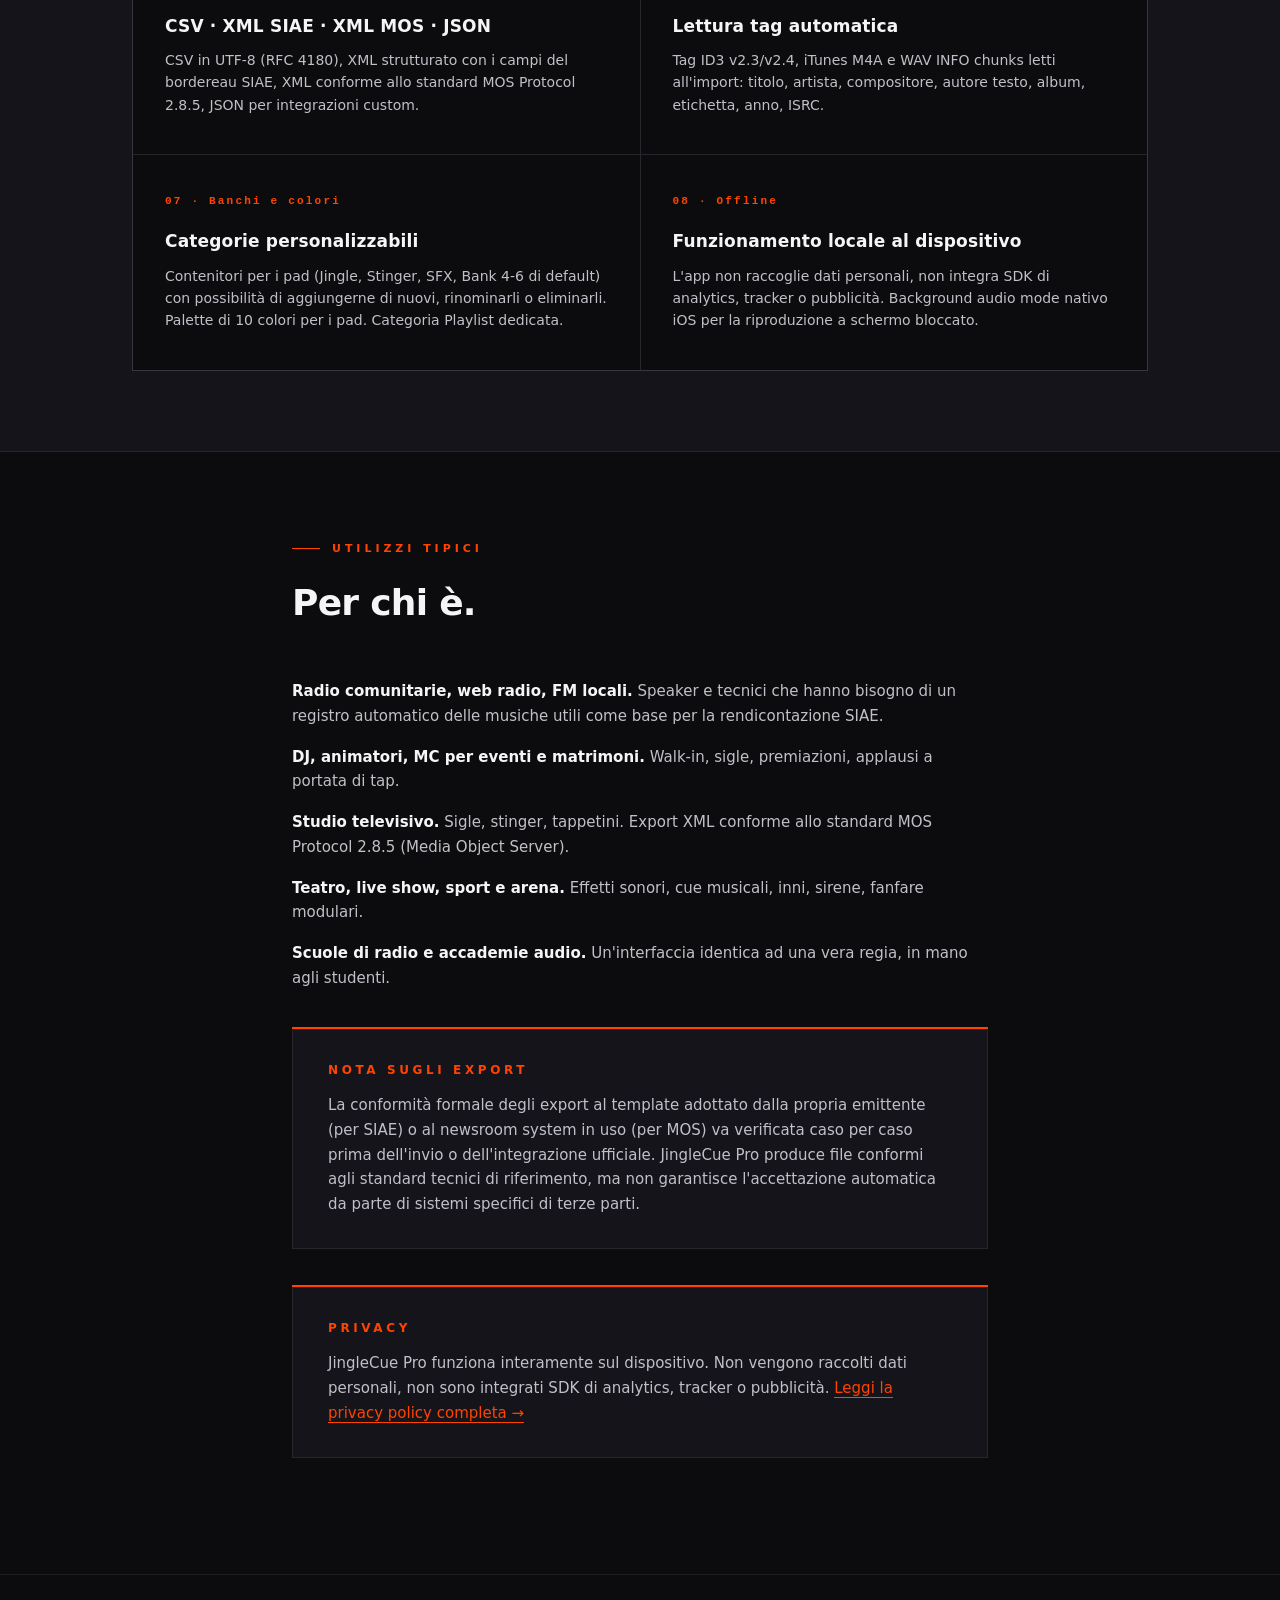
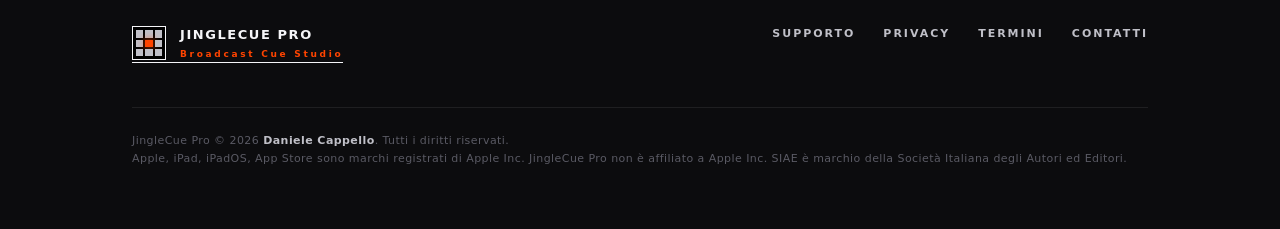
==== commit 44526cb6: "Add EULA terms.html + link in nav/footer di tutte le pagine - terms.html: 14 sezioni legali (licenza" ====
--- a/index.html
+++ b/index.html
@@ -28,7 +28,8 @@
       <a href="#funzioni">Funzioni</a>
       <a href="support.html">Supporto</a>
       <a href="privacy.html">Privacy</a>
-    </div>
+        <a href="terms.html">Termini</a>
+</div>
   </div>
 </nav>
 
@@ -180,7 +181,8 @@
       <div class="right">
         <a href="support.html">Supporto</a>
         <a href="privacy.html">Privacy</a>
-        <a href="mailto:info@danielecappello.com">Contatti</a>
+        <a href="terms.html">Termini</a>
+<a href="mailto:info@danielecappello.com">Contatti</a>
       </div>
     </div>
     <div class="legal">
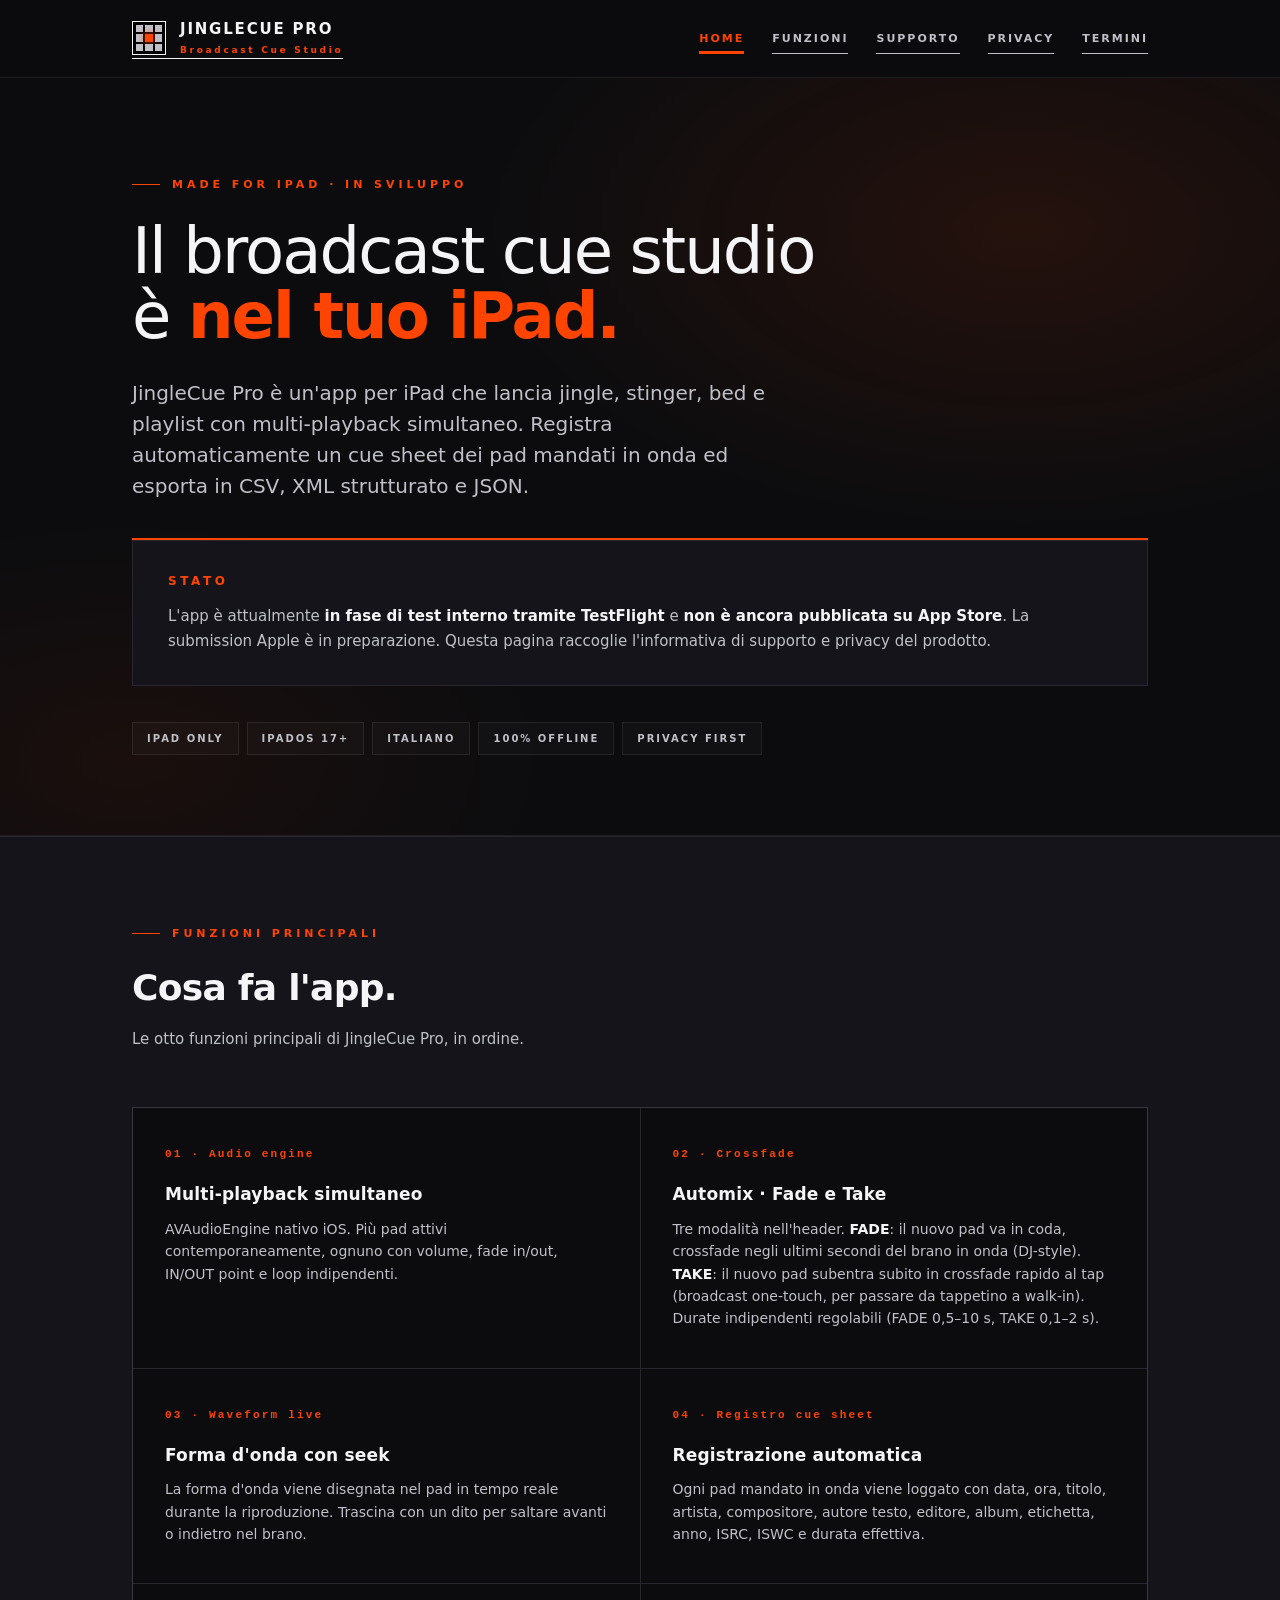
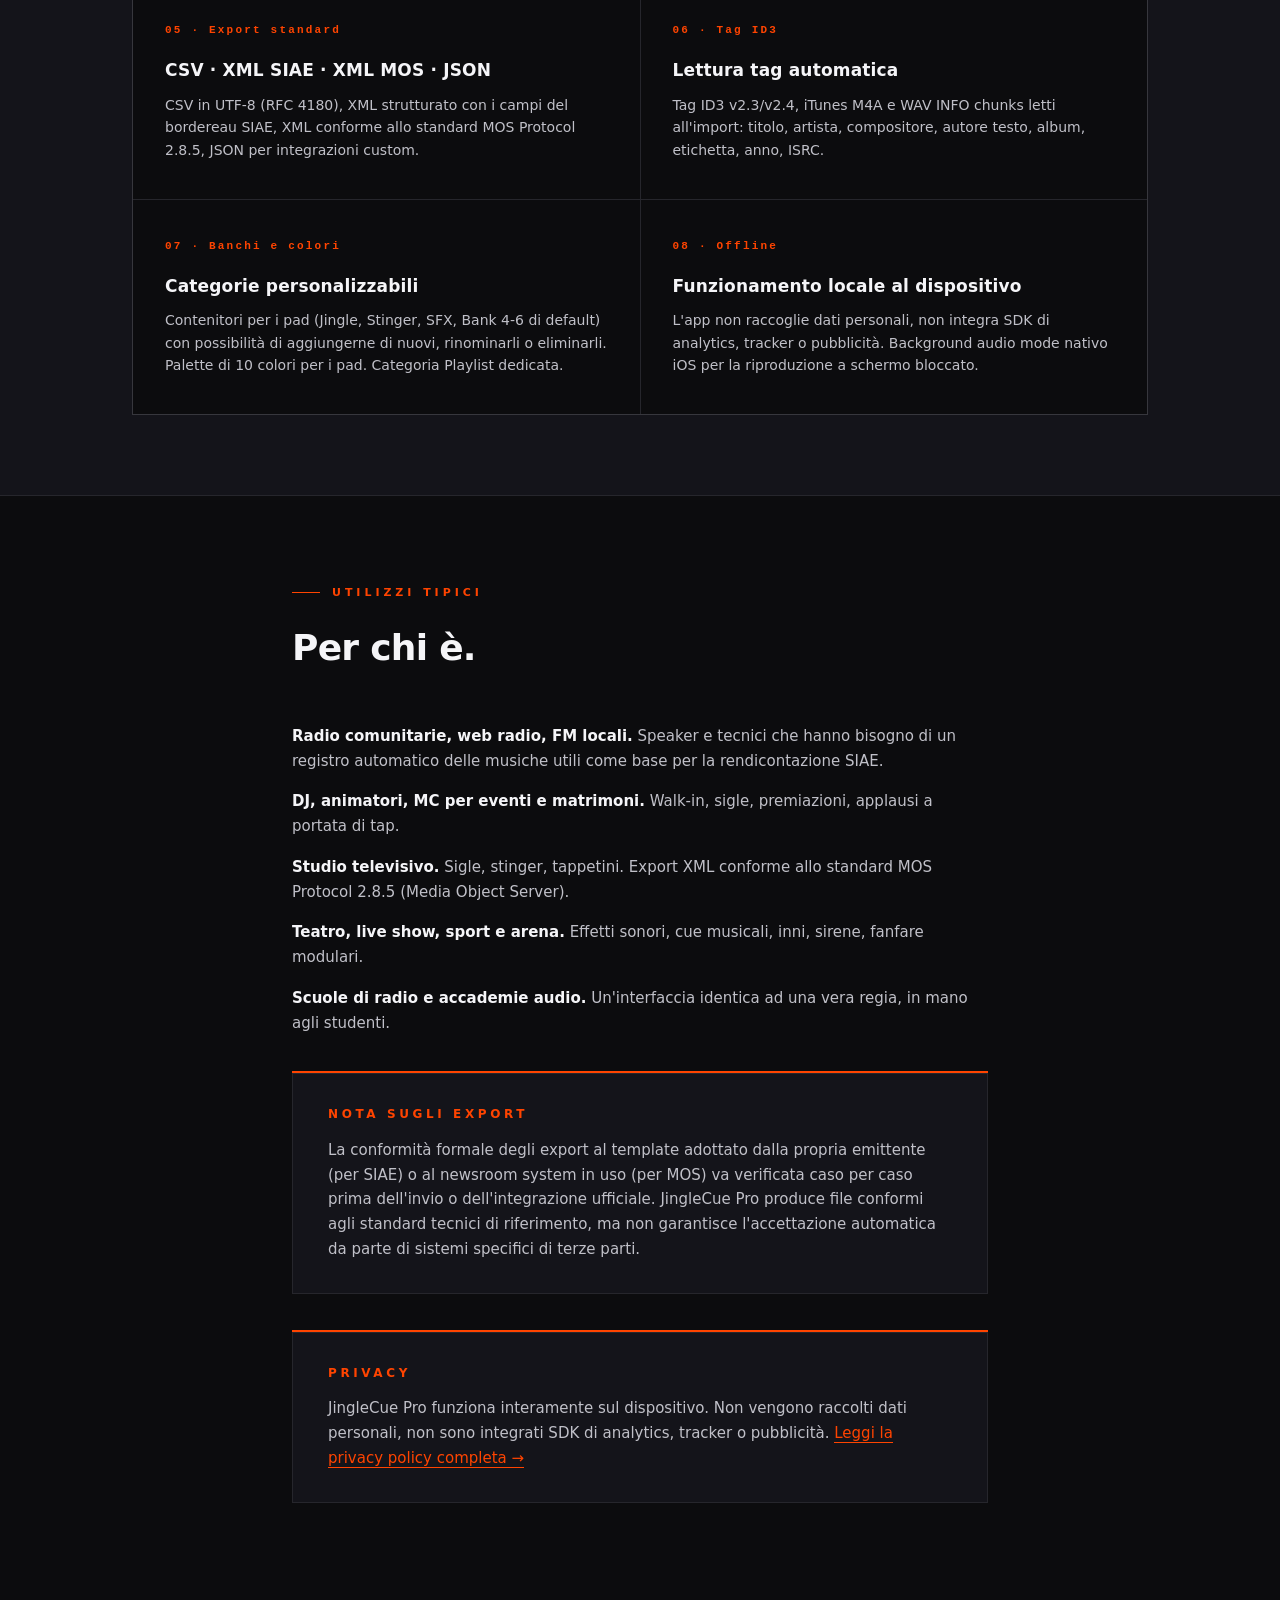
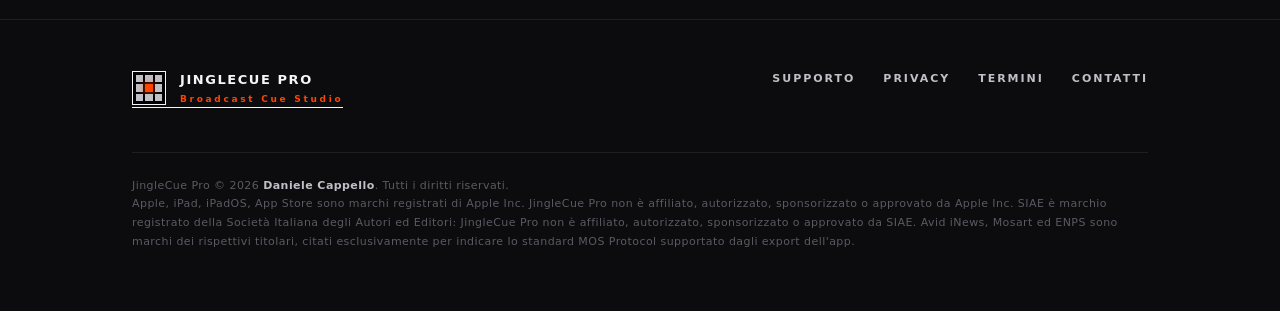
==== commit 9e5cee30: "Disclaimer SIAE rafforzato + FAQ Automix aggiornata - Footer di tutte le 4 pagine: aggiunto "JingleC" ====
--- a/index.html
+++ b/index.html
@@ -84,8 +84,8 @@
       </div>
       <div class="feat">
         <span class="num">02 · Crossfade</span>
-        <h3>Modalità Automix</h3>
-        <p>Toggle nell'header: quando attivo, ogni nuovo play attiva un fade-out del pad in onda e un fade-in del nuovo. Durata configurabile da 0,5 a 10 secondi.</p>
+        <h3>Automix · Fade e Take</h3>
+        <p>Tre modalità nell'header. <strong>FADE</strong>: il nuovo pad va in coda, crossfade negli ultimi secondi del brano in onda (DJ-style). <strong>TAKE</strong>: il nuovo pad subentra subito in crossfade rapido al tap (broadcast one-touch, per passare da tappetino a walk-in). Durate indipendenti regolabili (FADE 0,5–10 s, TAKE 0,1–2 s).</p>
       </div>
       <div class="feat">
         <span class="num">03 · Waveform live</span>
@@ -187,7 +187,7 @@
     </div>
     <div class="legal">
       JingleCue Pro © 2026 <strong style="color: var(--text-2)">Daniele Cappello</strong>. Tutti i diritti riservati.<br>
-      Apple, iPad, iPadOS, App Store sono marchi registrati di Apple Inc. JingleCue Pro non è affiliato a Apple Inc. SIAE è marchio della Società Italiana degli Autori ed Editori.
+      Apple, iPad, iPadOS, App Store sono marchi registrati di Apple Inc. JingleCue Pro non è affiliato, autorizzato, sponsorizzato o approvato da Apple Inc. SIAE è marchio registrato della Società Italiana degli Autori ed Editori: JingleCue Pro non è affiliato, autorizzato, sponsorizzato o approvato da SIAE. Avid iNews, Mosart ed ENPS sono marchi dei rispettivi titolari, citati esclusivamente per indicare lo standard MOS Protocol supportato dagli export dell'app.
     </div>
   </div>
 </footer>
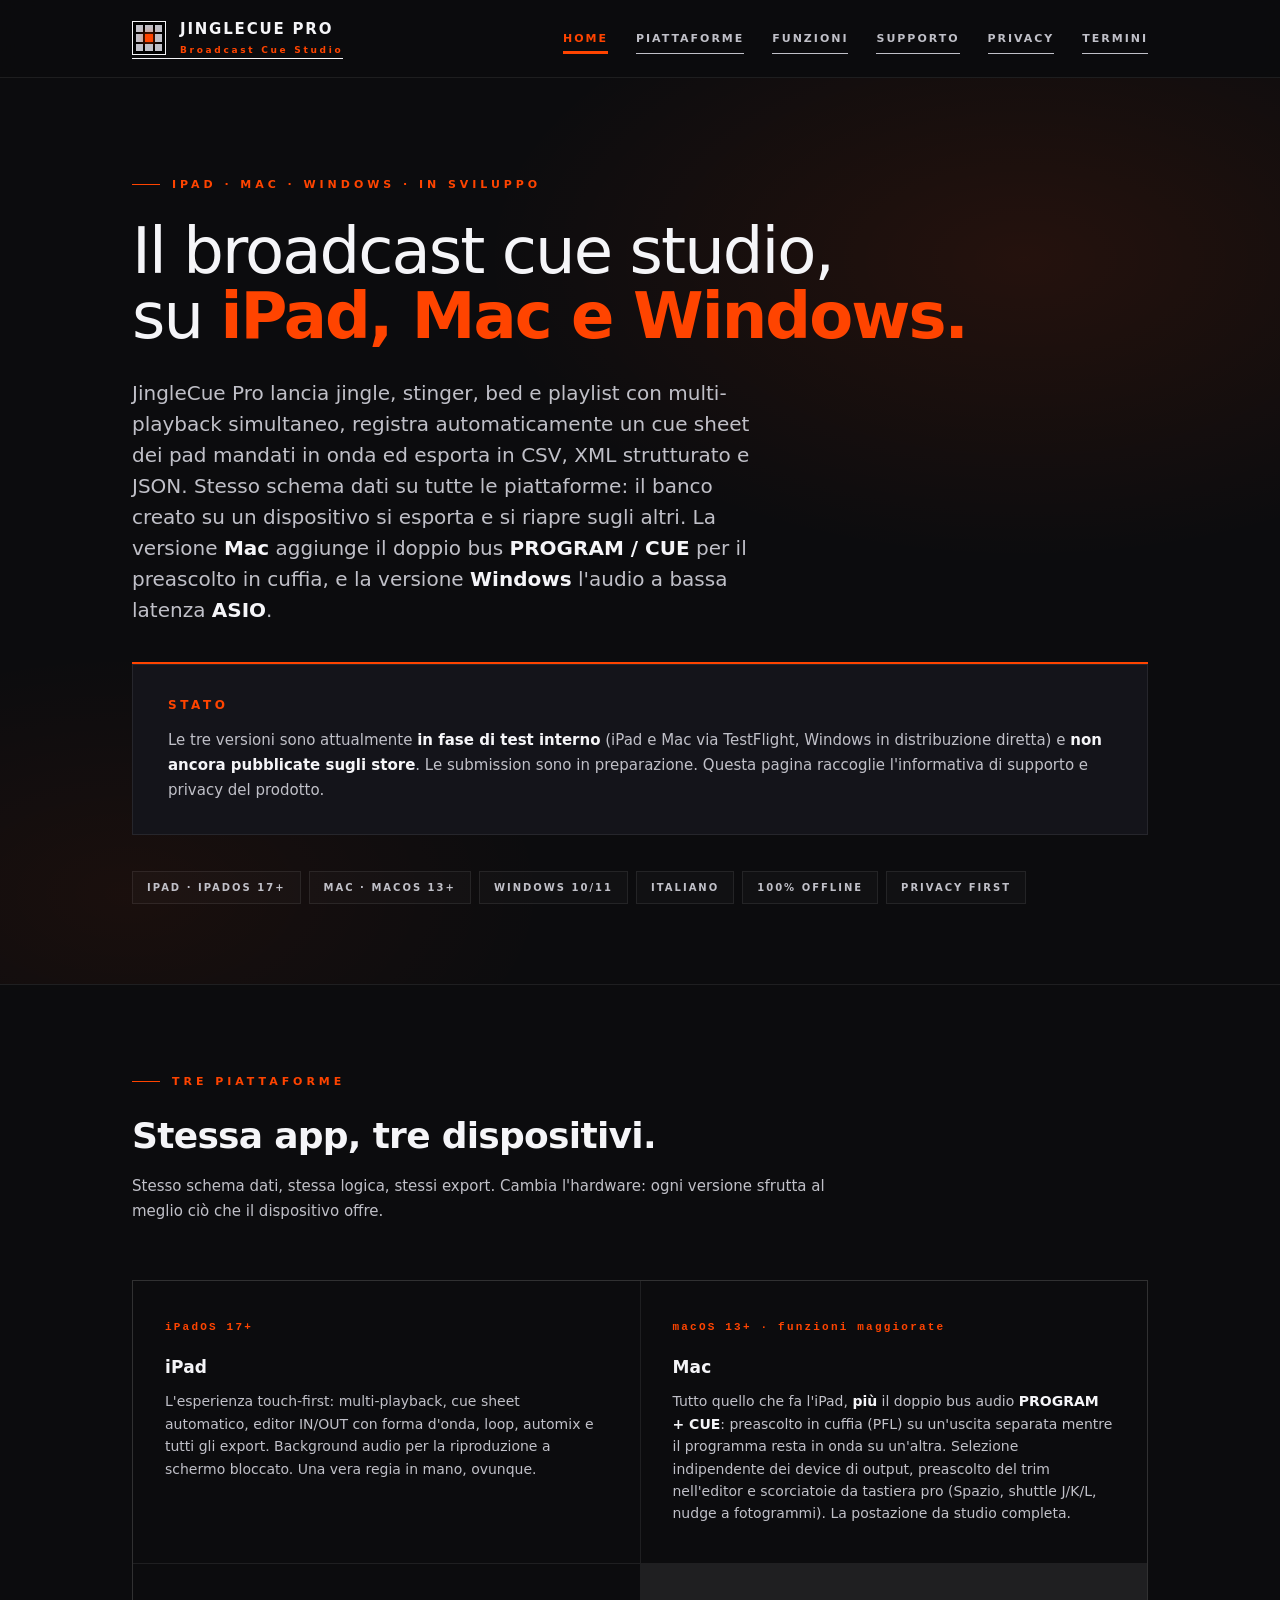
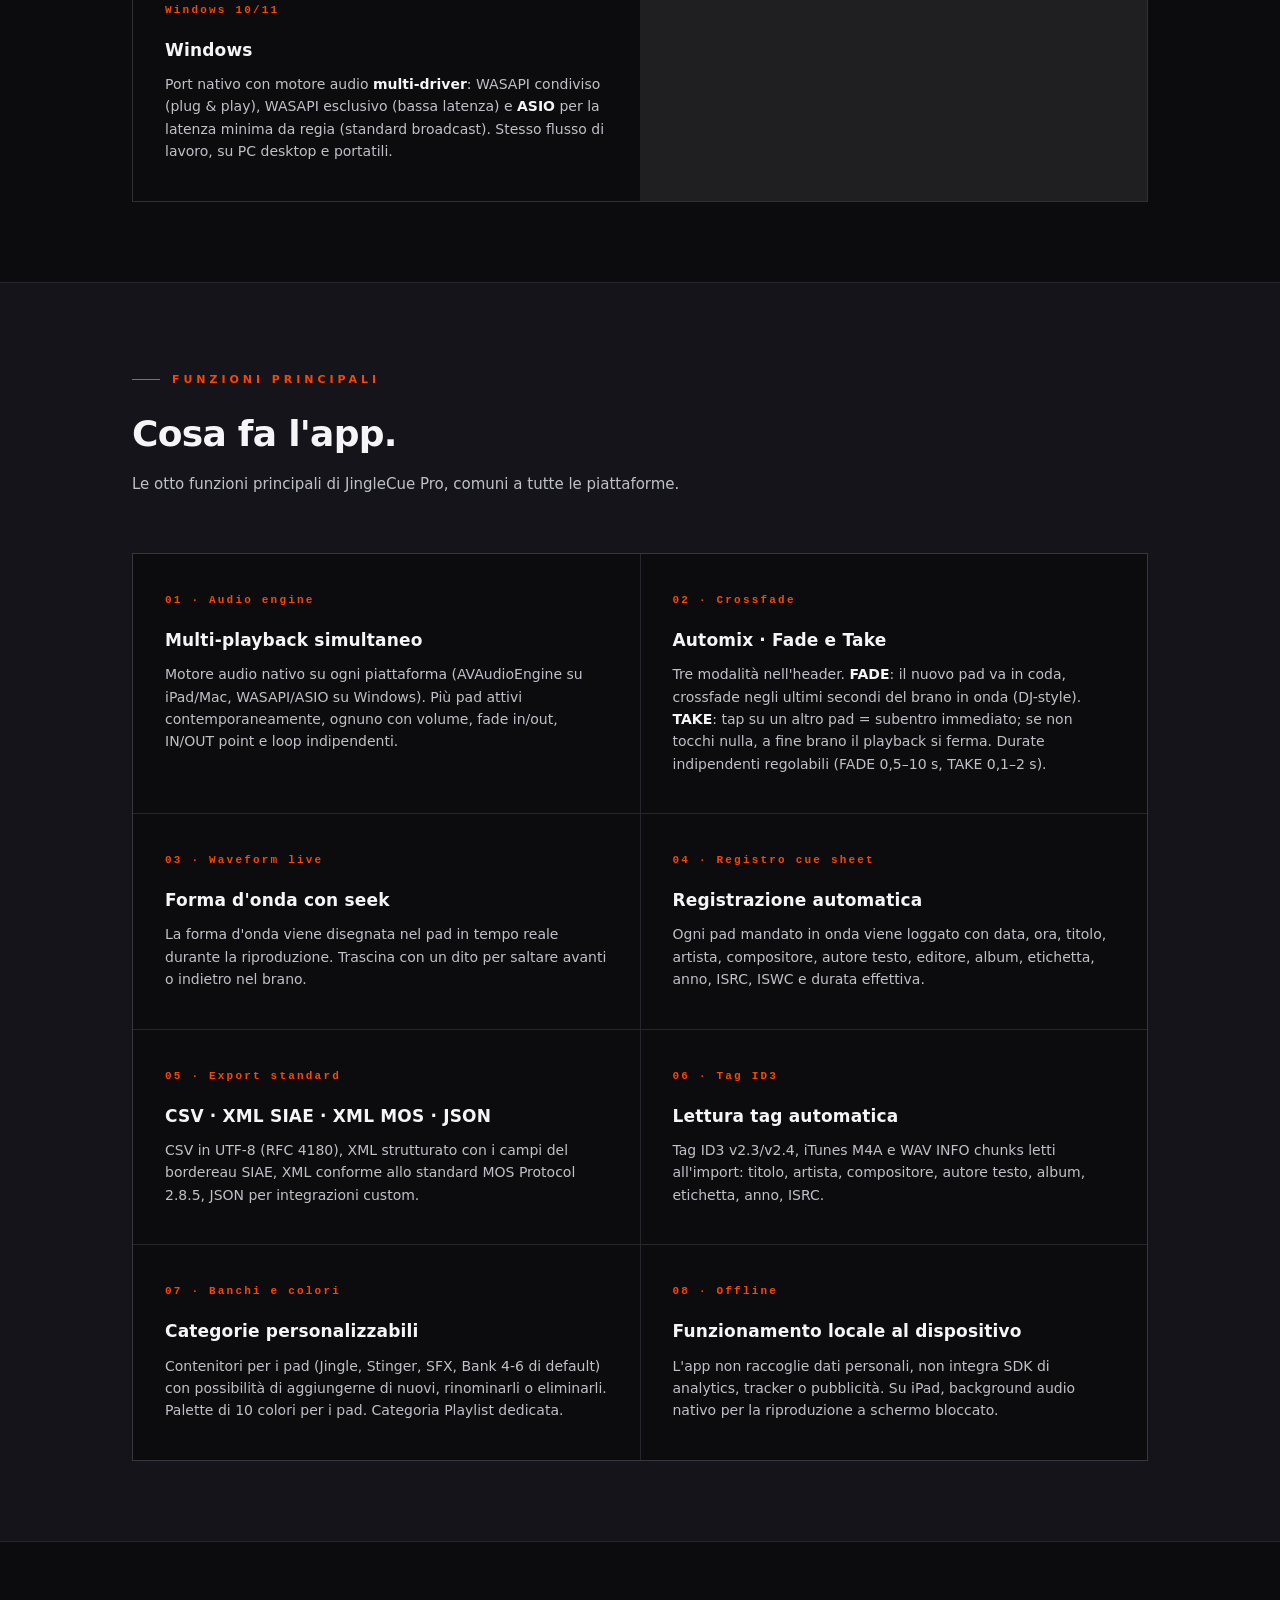
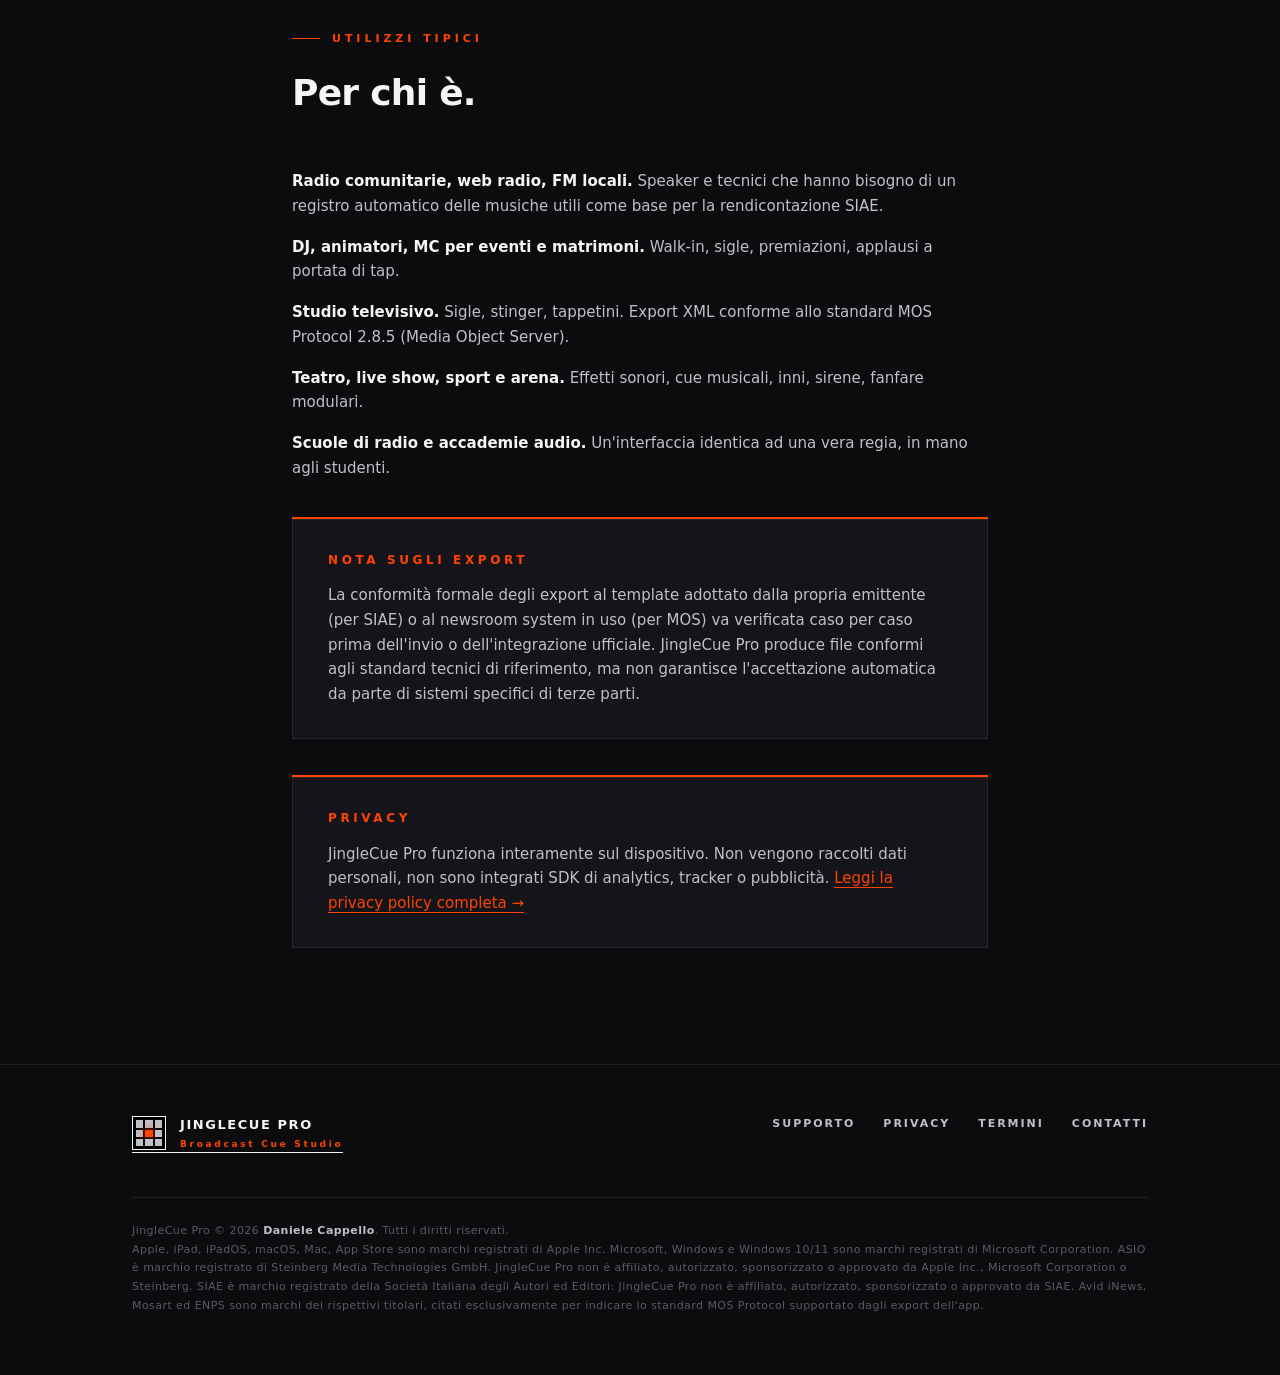
==== commit 99671eb9: "Sito multipiattaforma: iPad + Mac + Windows - index.html: titolo/meta/hero multipiattaforma, nuova s" ====
--- a/index.html
+++ b/index.html
@@ -3,8 +3,8 @@
 <head>
 <meta charset="UTF-8">
 <meta name="viewport" content="width=device-width, initial-scale=1">
-<title>JingleCue Pro — Broadcast Cue Studio per iPad</title>
-<meta name="description" content="JingleCue Pro è un cue studio broadcast per iPad: multi-playback, registro cue sheet automatico, export XML strutturati conformi agli standard di settore. In sviluppo, attualmente in fase di test interno.">
+<title>JingleCue Pro — Broadcast Cue Studio per iPad, Mac e Windows</title>
+<meta name="description" content="JingleCue Pro è un cue studio broadcast multipiattaforma per iPad, Mac e Windows: multi-playback, registro cue sheet automatico, export XML strutturati conformi agli standard di settore. La versione Mac aggiunge il doppio bus PROGRAM/CUE per il preascolto in cuffia. In sviluppo, attualmente in fase di test interno.">
 <meta name="theme-color" content="#0c0c0e">
 <link rel="stylesheet" href="shared.css">
 </head>
@@ -25,6 +25,7 @@
     </a>
     <div class="links">
       <a href="index.html" class="active">Home</a>
+      <a href="#piattaforme">Piattaforme</a>
       <a href="#funzioni">Funzioni</a>
       <a href="support.html">Supporto</a>
       <a href="privacy.html">Privacy</a>
@@ -35,30 +36,36 @@
 
 <section class="hero">
   <div class="container">
-    <div class="eyebrow">Made for iPad · In sviluppo</div>
+    <div class="eyebrow">iPad · Mac · Windows · In sviluppo</div>
     <h1>
-      Il broadcast cue studio<br>
-      è <em>nel tuo iPad.</em>
+      Il broadcast cue studio,<br>
+      su <em>iPad, Mac e Windows.</em>
     </h1>
     <p class="lead">
-      JingleCue Pro è un'app per iPad che lancia jingle, stinger, bed e playlist
-      con multi-playback simultaneo. Registra automaticamente un cue sheet dei
-      pad mandati in onda ed esporta in CSV, XML strutturato e JSON.
+      JingleCue Pro lancia jingle, stinger, bed e playlist con multi-playback
+      simultaneo, registra automaticamente un cue sheet dei pad mandati in onda
+      ed esporta in CSV, XML strutturato e JSON. Stesso schema dati su tutte le
+      piattaforme: il banco creato su un dispositivo si esporta e si riapre sugli
+      altri. La versione <strong>Mac</strong> aggiunge il doppio bus
+      <strong>PROGRAM / CUE</strong> per il preascolto in cuffia, e la versione
+      <strong>Windows</strong> l'audio a bassa latenza <strong>ASIO</strong>.
     </p>
 
     <div class="box" style="margin-top: 36px;">
       <h3>Stato</h3>
       <p>
-        L'app è attualmente <strong>in fase di test interno tramite TestFlight</strong> e
-        <strong>non è ancora pubblicata su App Store</strong>. La submission Apple
-        è in preparazione. Questa pagina raccoglie l'informativa di supporto e privacy
+        Le tre versioni sono attualmente <strong>in fase di test interno</strong>
+        (iPad e Mac via TestFlight, Windows in distribuzione diretta) e
+        <strong>non ancora pubblicate sugli store</strong>. Le submission sono in
+        preparazione. Questa pagina raccoglie l'informativa di supporto e privacy
         del prodotto.
       </p>
     </div>
 
     <div class="tags">
-      <span class="tag">iPad only</span>
-      <span class="tag">iPadOS 17+</span>
+      <span class="tag">iPad · iPadOS 17+</span>
+      <span class="tag">Mac · macOS 13+</span>
+      <span class="tag">Windows 10/11</span>
       <span class="tag">Italiano</span>
       <span class="tag">100% offline</span>
       <span class="tag">Privacy first</span>
@@ -66,13 +73,44 @@
   </div>
 </section>
 
+<section id="piattaforme">
+  <div class="container">
+    <div class="section-head">
+      <div class="eyebrow">Tre piattaforme</div>
+      <h2>Stessa app, tre dispositivi.</h2>
+      <p>
+        Stesso schema dati, stessa logica, stessi export. Cambia l'hardware:
+        ogni versione sfrutta al meglio ciò che il dispositivo offre.
+      </p>
+    </div>
+
+    <div class="features">
+      <div class="feat">
+        <span class="num">iPadOS 17+</span>
+        <h3>iPad</h3>
+        <p>L'esperienza touch-first: multi-playback, cue sheet automatico, editor IN/OUT con forma d'onda, loop, automix e tutti gli export. Background audio per la riproduzione a schermo bloccato. Una vera regia in mano, ovunque.</p>
+      </div>
+      <div class="feat">
+        <span class="num">macOS 13+ · funzioni maggiorate</span>
+        <h3>Mac</h3>
+        <p>Tutto quello che fa l'iPad, <strong>più</strong> il doppio bus audio <strong>PROGRAM + CUE</strong>: preascolto in cuffia (PFL) su un'uscita separata mentre il programma resta in onda su un'altra. Selezione indipendente dei device di output, preascolto del trim nell'editor e scorciatoie da tastiera pro (Spazio, shuttle J/K/L, nudge a fotogrammi). La postazione da studio completa.</p>
+      </div>
+      <div class="feat">
+        <span class="num">Windows 10/11</span>
+        <h3>Windows</h3>
+        <p>Port nativo con motore audio <strong>multi-driver</strong>: WASAPI condiviso (plug &amp; play), WASAPI esclusivo (bassa latenza) e <strong>ASIO</strong> per la latenza minima da regia (standard broadcast). Stesso flusso di lavoro, su PC desktop e portatili.</p>
+      </div>
+    </div>
+  </div>
+</section>
+
 <section id="funzioni" class="alt">
   <div class="container">
     <div class="section-head">
       <div class="eyebrow">Funzioni principali</div>
       <h2>Cosa fa l'app.</h2>
       <p>
-        Le otto funzioni principali di JingleCue Pro, in ordine.
+        Le otto funzioni principali di JingleCue Pro, comuni a tutte le piattaforme.
       </p>
     </div>
 
@@ -80,12 +118,12 @@
       <div class="feat">
         <span class="num">01 · Audio engine</span>
         <h3>Multi-playback simultaneo</h3>
-        <p>AVAudioEngine nativo iOS. Più pad attivi contemporaneamente, ognuno con volume, fade in/out, IN/OUT point e loop indipendenti.</p>
+        <p>Motore audio nativo su ogni piattaforma (AVAudioEngine su iPad/Mac, WASAPI/ASIO su Windows). Più pad attivi contemporaneamente, ognuno con volume, fade in/out, IN/OUT point e loop indipendenti.</p>
       </div>
       <div class="feat">
         <span class="num">02 · Crossfade</span>
         <h3>Automix · Fade e Take</h3>
-        <p>Tre modalità nell'header. <strong>FADE</strong>: il nuovo pad va in coda, crossfade negli ultimi secondi del brano in onda (DJ-style). <strong>TAKE</strong>: il nuovo pad subentra subito in crossfade rapido al tap (broadcast one-touch, per passare da tappetino a walk-in). Durate indipendenti regolabili (FADE 0,5–10 s, TAKE 0,1–2 s).</p>
+        <p>Tre modalità nell'header. <strong>FADE</strong>: il nuovo pad va in coda, crossfade negli ultimi secondi del brano in onda (DJ-style). <strong>TAKE</strong>: tap su un altro pad = subentro immediato; se non tocchi nulla, a fine brano il playback si ferma. Durate indipendenti regolabili (FADE 0,5–10 s, TAKE 0,1–2 s).</p>
       </div>
       <div class="feat">
         <span class="num">03 · Waveform live</span>
@@ -115,7 +153,7 @@
       <div class="feat">
         <span class="num">08 · Offline</span>
         <h3>Funzionamento locale al dispositivo</h3>
-        <p>L'app non raccoglie dati personali, non integra SDK di analytics, tracker o pubblicità. Background audio mode nativo iOS per la riproduzione a schermo bloccato.</p>
+        <p>L'app non raccoglie dati personali, non integra SDK di analytics, tracker o pubblicità. Su iPad, background audio nativo per la riproduzione a schermo bloccato.</p>
       </div>
     </div>
   </div>
@@ -187,7 +225,7 @@
     </div>
     <div class="legal">
       JingleCue Pro © 2026 <strong style="color: var(--text-2)">Daniele Cappello</strong>. Tutti i diritti riservati.<br>
-      Apple, iPad, iPadOS, App Store sono marchi registrati di Apple Inc. JingleCue Pro non è affiliato, autorizzato, sponsorizzato o approvato da Apple Inc. SIAE è marchio registrato della Società Italiana degli Autori ed Editori: JingleCue Pro non è affiliato, autorizzato, sponsorizzato o approvato da SIAE. Avid iNews, Mosart ed ENPS sono marchi dei rispettivi titolari, citati esclusivamente per indicare lo standard MOS Protocol supportato dagli export dell'app.
+      Apple, iPad, iPadOS, macOS, Mac, App Store sono marchi registrati di Apple Inc. Microsoft, Windows e Windows 10/11 sono marchi registrati di Microsoft Corporation. ASIO è marchio registrato di Steinberg Media Technologies GmbH. JingleCue Pro non è affiliato, autorizzato, sponsorizzato o approvato da Apple Inc., Microsoft Corporation o Steinberg. SIAE è marchio registrato della Società Italiana degli Autori ed Editori: JingleCue Pro non è affiliato, autorizzato, sponsorizzato o approvato da SIAE. Avid iNews, Mosart ed ENPS sono marchi dei rispettivi titolari, citati esclusivamente per indicare lo standard MOS Protocol supportato dagli export dell'app.
     </div>
   </div>
 </footer>
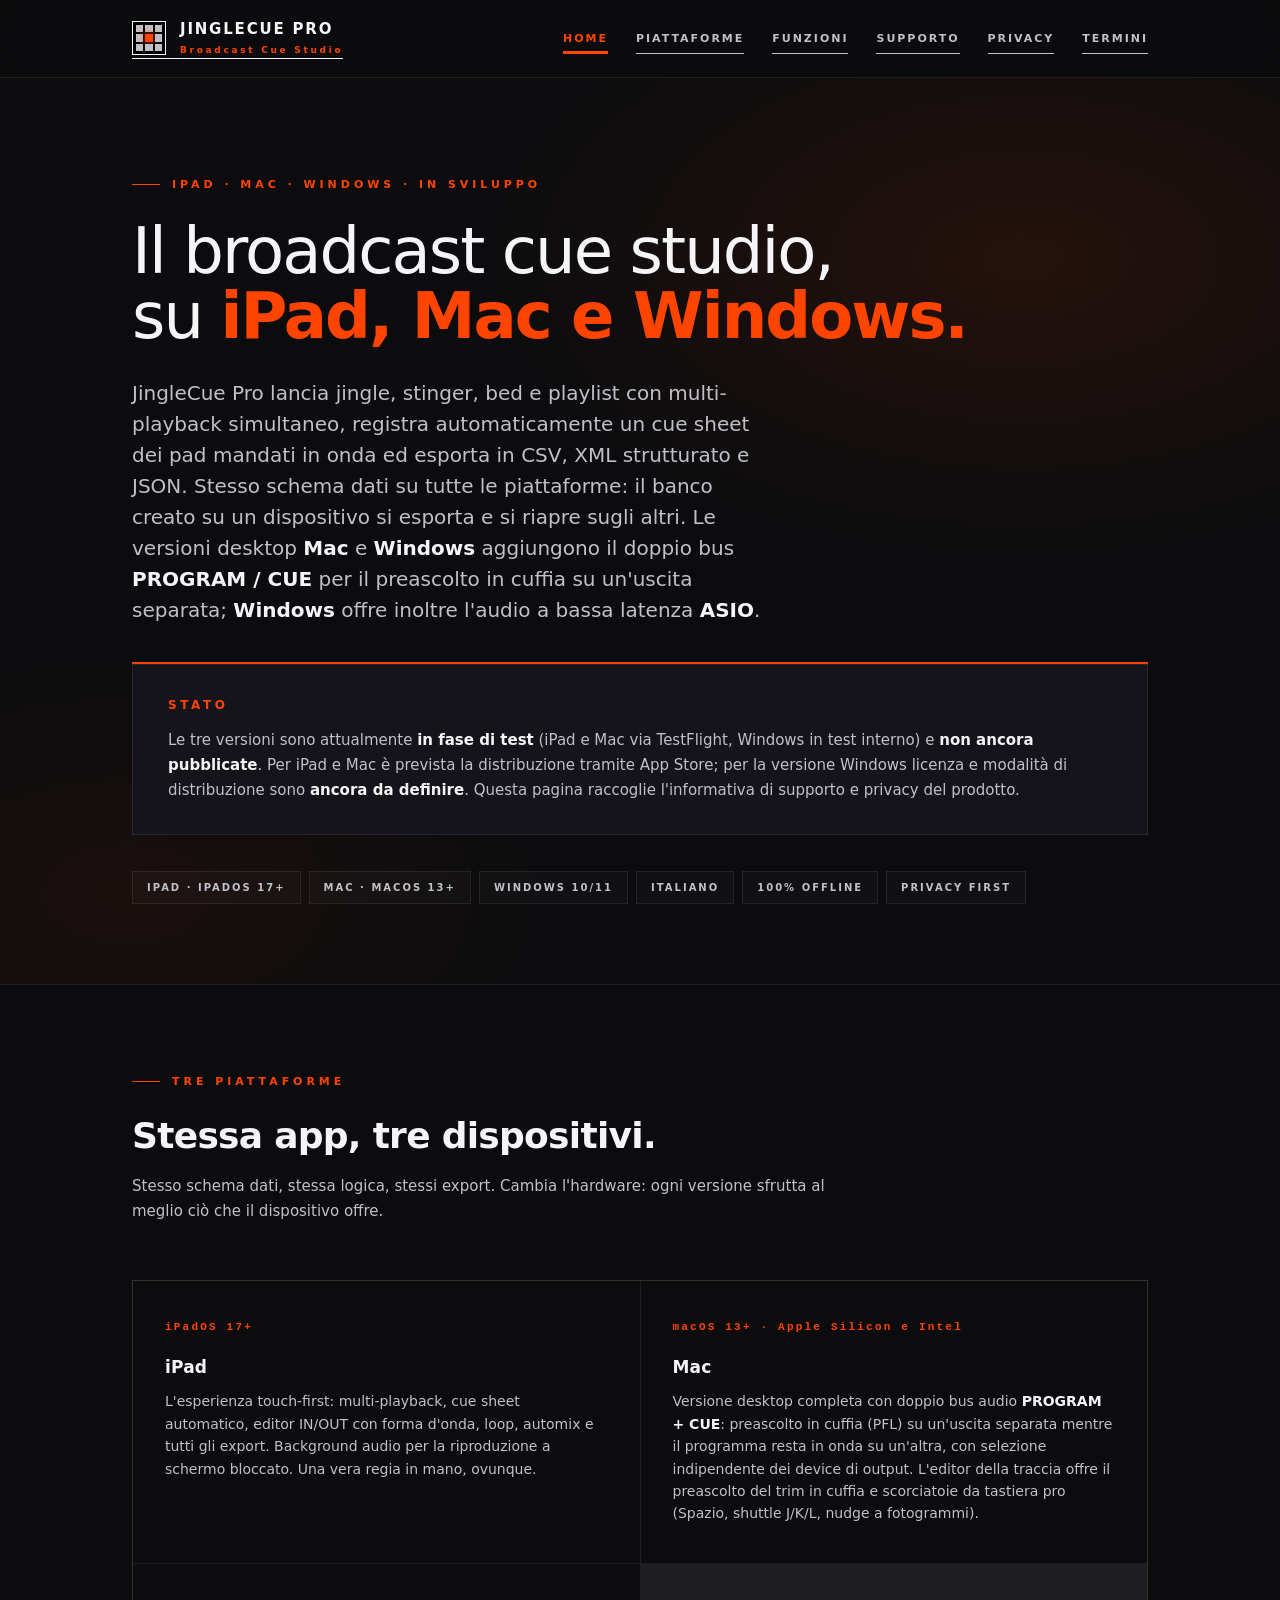
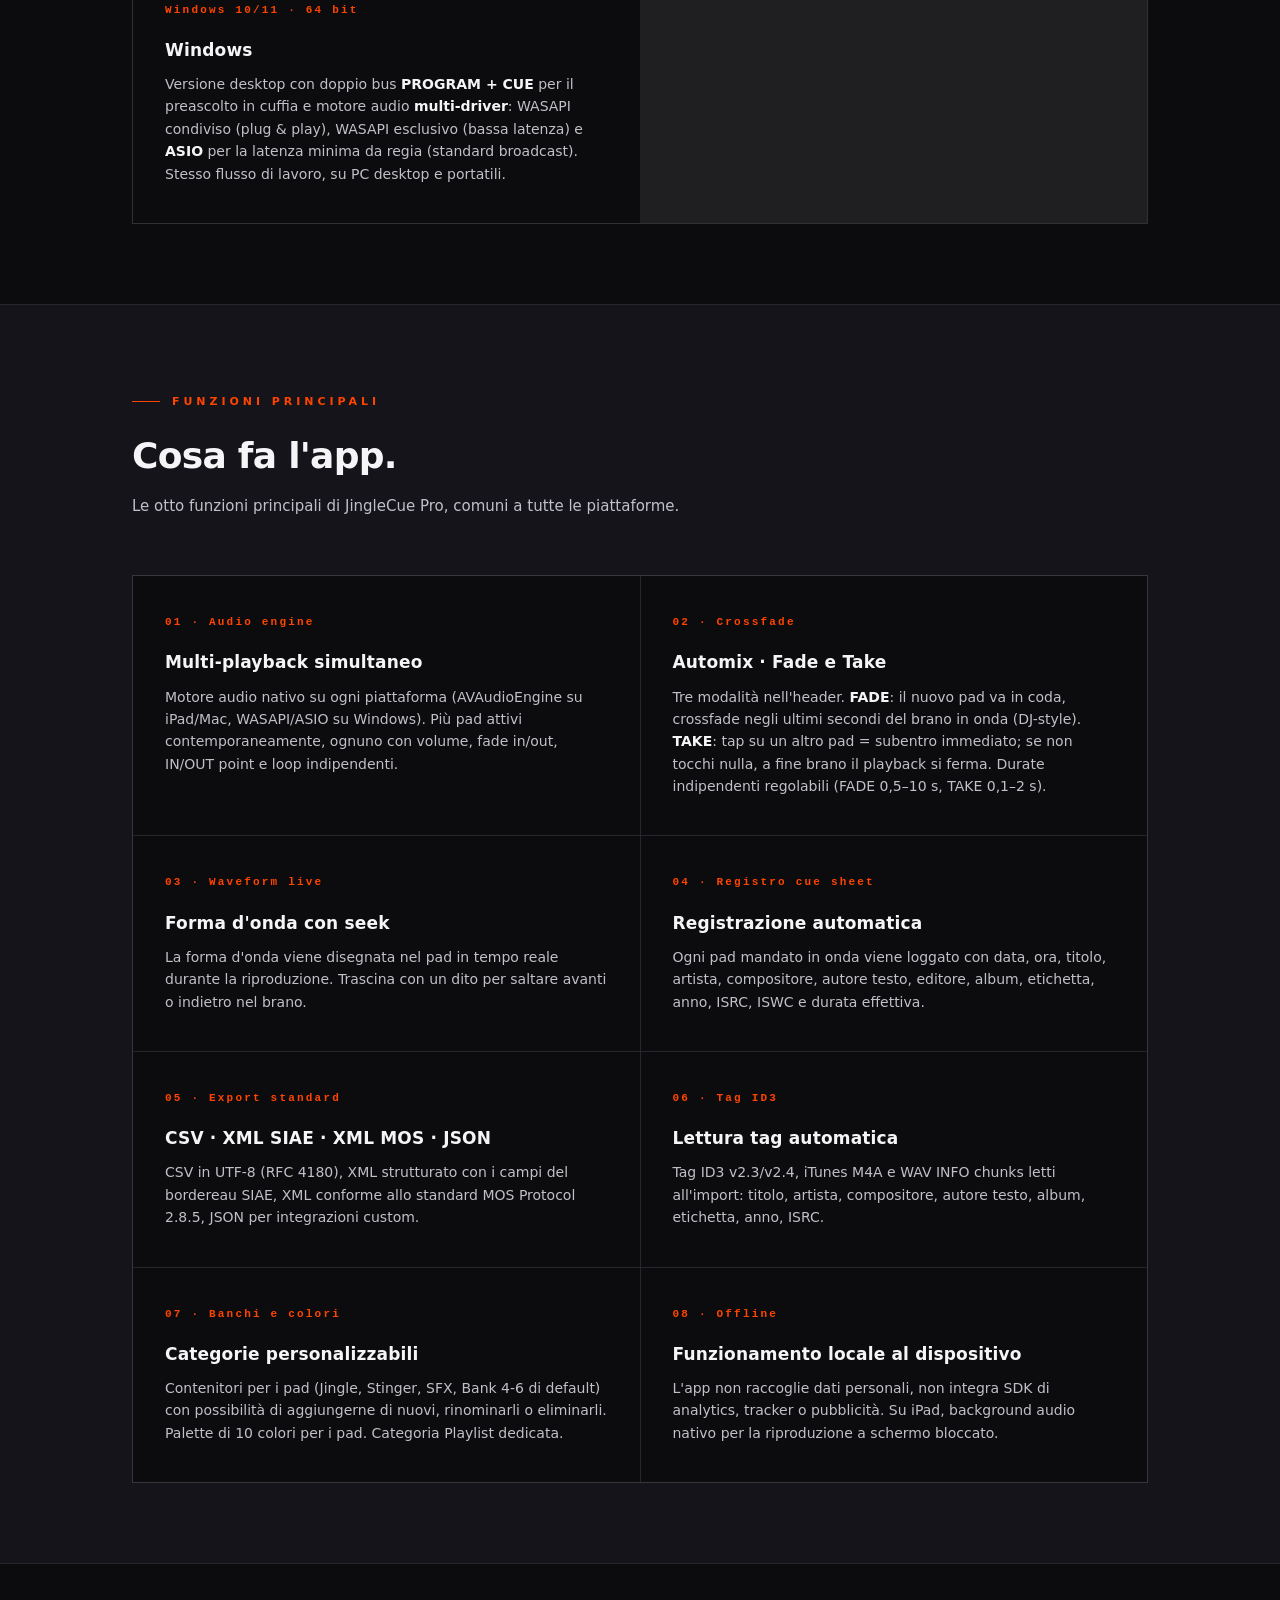
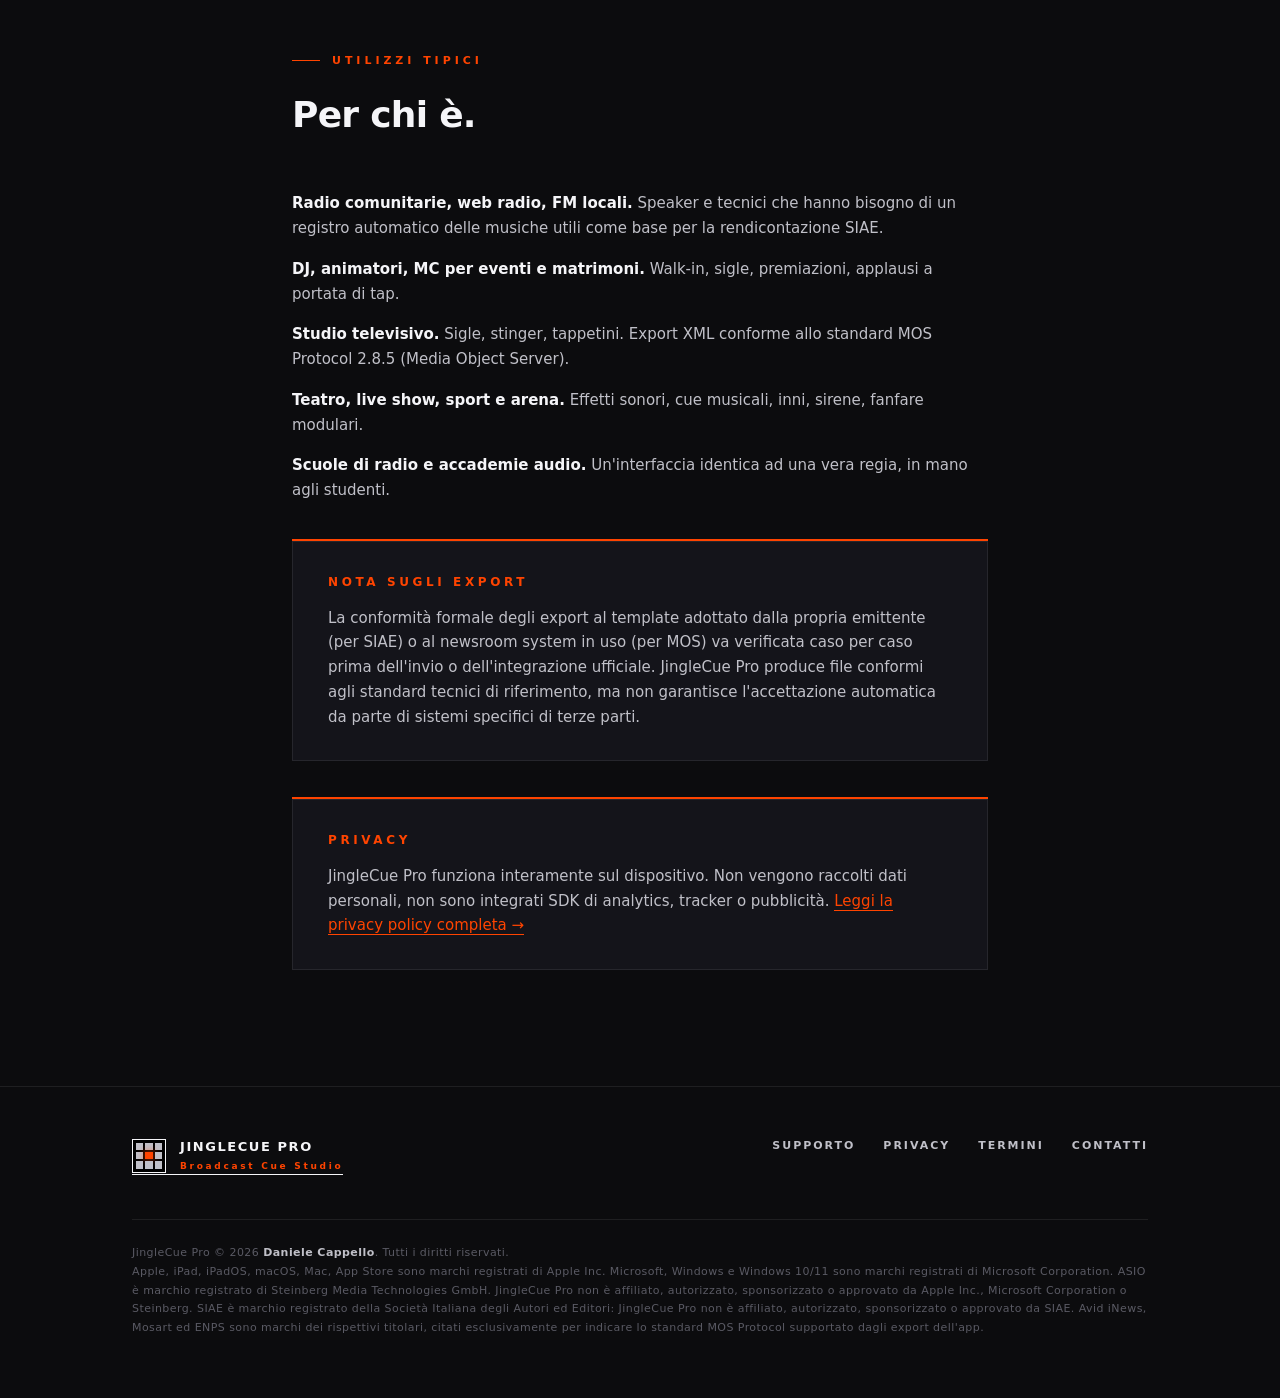
==== commit 687050bf: "Sito veritiero multipiattaforma: correzioni fatti + privacy/EULA Correzioni di fatto (segnalate da D" ====
--- a/index.html
+++ b/index.html
@@ -4,7 +4,7 @@
 <meta charset="UTF-8">
 <meta name="viewport" content="width=device-width, initial-scale=1">
 <title>JingleCue Pro — Broadcast Cue Studio per iPad, Mac e Windows</title>
-<meta name="description" content="JingleCue Pro è un cue studio broadcast multipiattaforma per iPad, Mac e Windows: multi-playback, registro cue sheet automatico, export XML strutturati conformi agli standard di settore. La versione Mac aggiunge il doppio bus PROGRAM/CUE per il preascolto in cuffia. In sviluppo, attualmente in fase di test interno.">
+<meta name="description" content="JingleCue Pro è un cue studio broadcast multipiattaforma per iPad, Mac e Windows: multi-playback, registro cue sheet automatico, export XML strutturati conformi agli standard di settore. Le versioni desktop Mac e Windows aggiungono il doppio bus PROGRAM/CUE per il preascolto in cuffia. In sviluppo, attualmente in fase di test.">
 <meta name="theme-color" content="#0c0c0e">
 <link rel="stylesheet" href="shared.css">
 </head>
@@ -46,19 +46,21 @@
       simultaneo, registra automaticamente un cue sheet dei pad mandati in onda
       ed esporta in CSV, XML strutturato e JSON. Stesso schema dati su tutte le
       piattaforme: il banco creato su un dispositivo si esporta e si riapre sugli
-      altri. La versione <strong>Mac</strong> aggiunge il doppio bus
-      <strong>PROGRAM / CUE</strong> per il preascolto in cuffia, e la versione
-      <strong>Windows</strong> l'audio a bassa latenza <strong>ASIO</strong>.
+      altri. Le versioni desktop <strong>Mac</strong> e <strong>Windows</strong>
+      aggiungono il doppio bus <strong>PROGRAM / CUE</strong> per il preascolto in
+      cuffia su un'uscita separata; <strong>Windows</strong> offre inoltre l'audio
+      a bassa latenza <strong>ASIO</strong>.
     </p>
 
     <div class="box" style="margin-top: 36px;">
       <h3>Stato</h3>
       <p>
-        Le tre versioni sono attualmente <strong>in fase di test interno</strong>
-        (iPad e Mac via TestFlight, Windows in distribuzione diretta) e
-        <strong>non ancora pubblicate sugli store</strong>. Le submission sono in
-        preparazione. Questa pagina raccoglie l'informativa di supporto e privacy
-        del prodotto.
+        Le tre versioni sono attualmente <strong>in fase di test</strong>
+        (iPad e Mac via TestFlight, Windows in test interno) e
+        <strong>non ancora pubblicate</strong>. Per iPad e Mac è prevista la
+        distribuzione tramite App Store; per la versione Windows licenza e modalità
+        di distribuzione sono <strong>ancora da definire</strong>. Questa pagina
+        raccoglie l'informativa di supporto e privacy del prodotto.
       </p>
     </div>
 
@@ -91,14 +93,14 @@
         <p>L'esperienza touch-first: multi-playback, cue sheet automatico, editor IN/OUT con forma d'onda, loop, automix e tutti gli export. Background audio per la riproduzione a schermo bloccato. Una vera regia in mano, ovunque.</p>
       </div>
       <div class="feat">
-        <span class="num">macOS 13+ · funzioni maggiorate</span>
+        <span class="num">macOS 13+ · Apple Silicon e Intel</span>
         <h3>Mac</h3>
-        <p>Tutto quello che fa l'iPad, <strong>più</strong> il doppio bus audio <strong>PROGRAM + CUE</strong>: preascolto in cuffia (PFL) su un'uscita separata mentre il programma resta in onda su un'altra. Selezione indipendente dei device di output, preascolto del trim nell'editor e scorciatoie da tastiera pro (Spazio, shuttle J/K/L, nudge a fotogrammi). La postazione da studio completa.</p>
-      </div>
-      <div class="feat">
-        <span class="num">Windows 10/11</span>
+        <p>Versione desktop completa con doppio bus audio <strong>PROGRAM + CUE</strong>: preascolto in cuffia (PFL) su un'uscita separata mentre il programma resta in onda su un'altra, con selezione indipendente dei device di output. L'editor della traccia offre il preascolto del trim in cuffia e scorciatoie da tastiera pro (Spazio, shuttle J/K/L, nudge a fotogrammi).</p>
+      </div>
+      <div class="feat">
+        <span class="num">Windows 10/11 · 64 bit</span>
         <h3>Windows</h3>
-        <p>Port nativo con motore audio <strong>multi-driver</strong>: WASAPI condiviso (plug &amp; play), WASAPI esclusivo (bassa latenza) e <strong>ASIO</strong> per la latenza minima da regia (standard broadcast). Stesso flusso di lavoro, su PC desktop e portatili.</p>
+        <p>Versione desktop con doppio bus <strong>PROGRAM + CUE</strong> per il preascolto in cuffia e motore audio <strong>multi-driver</strong>: WASAPI condiviso (plug &amp; play), WASAPI esclusivo (bassa latenza) e <strong>ASIO</strong> per la latenza minima da regia (standard broadcast). Stesso flusso di lavoro, su PC desktop e portatili.</p>
       </div>
     </div>
   </div>
